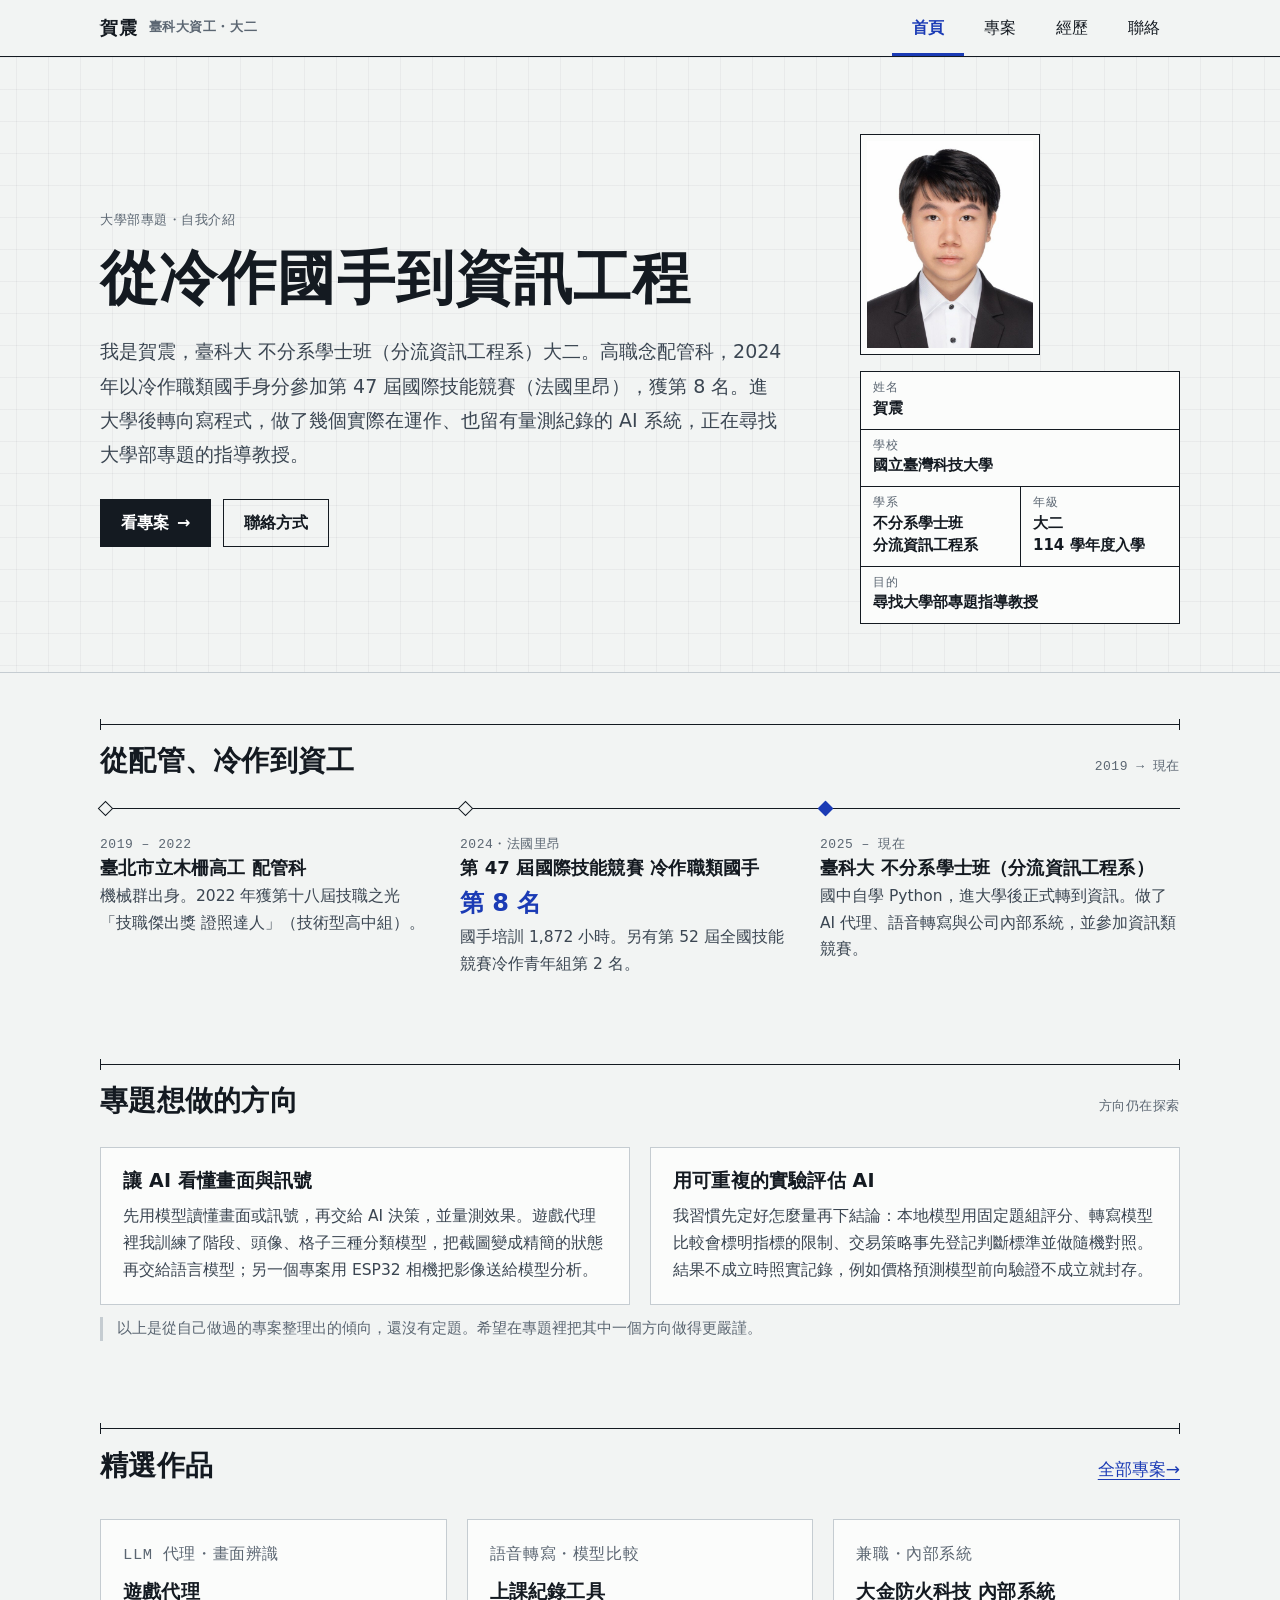
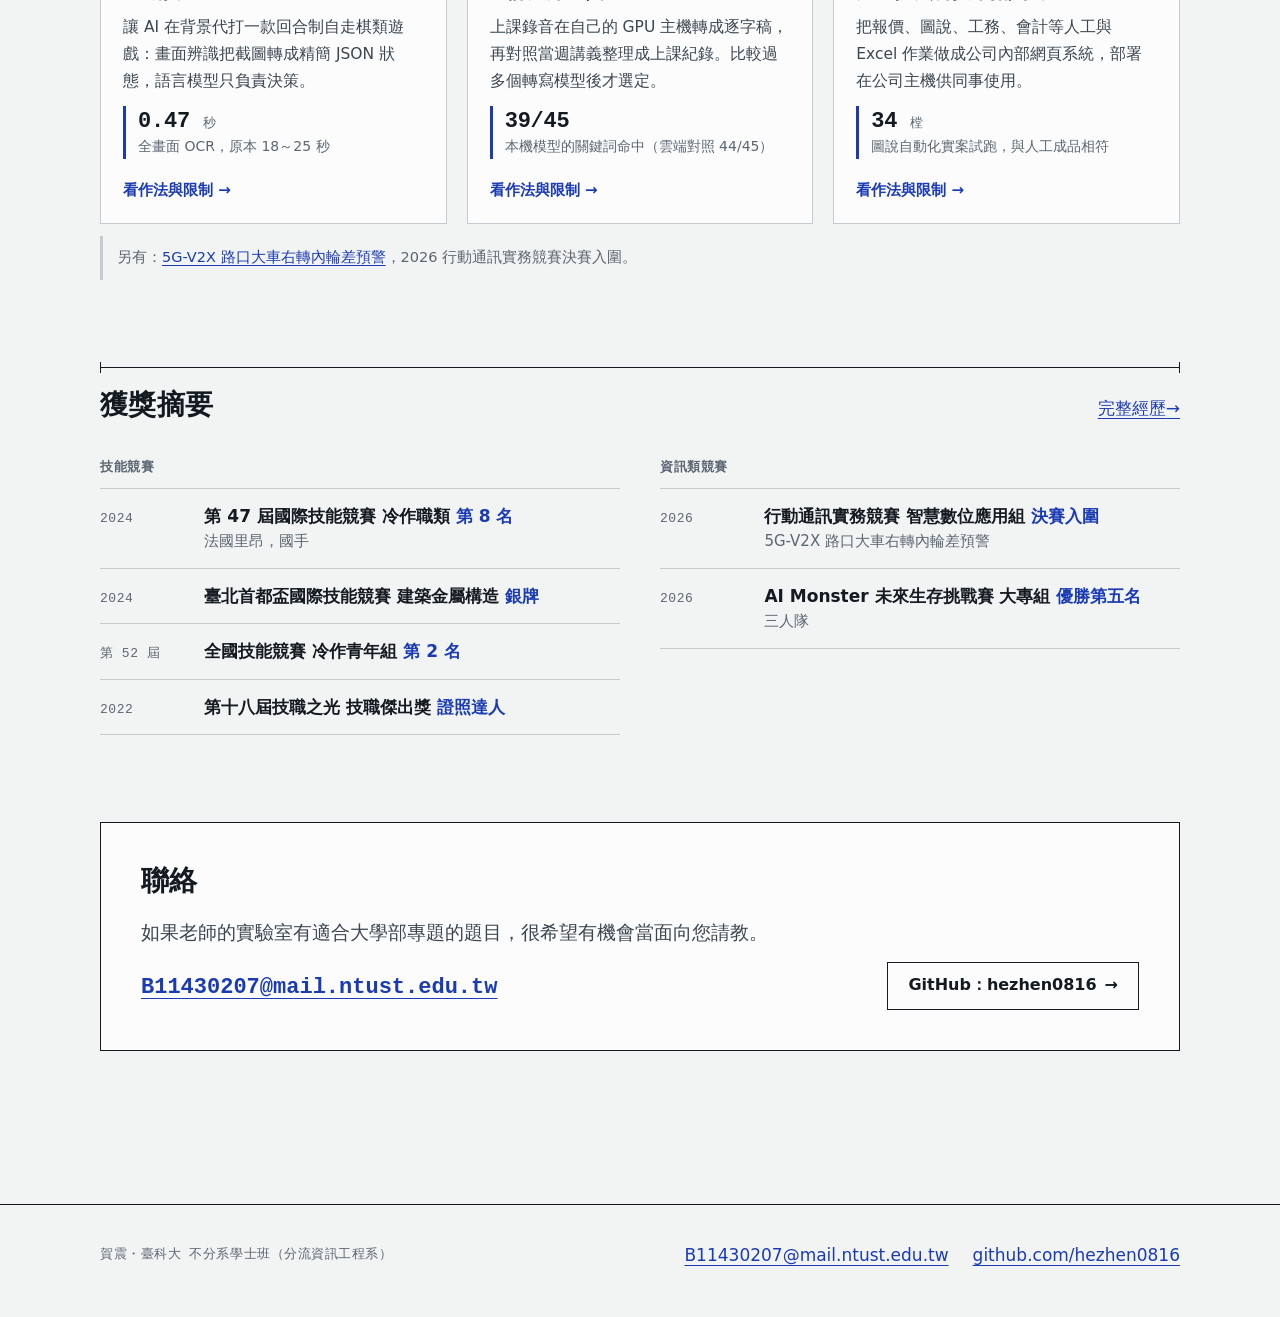
==== index.html @ 113f3aa9 "Publish personal introduction site" ====
<!doctype html>
<html lang="zh-Hant-TW">
<head>
<meta charset="utf-8">
<meta name="viewport" content="width=device-width, initial-scale=1">
<title>賀震｜臺科大資工大二・尋找大學部專題指導教授</title>
<meta name="description" content="賀震，臺科大不分系學士班大二（分流資訊工程系）。第 47 屆國際技能競賽冷作職類國手、第 8 名，現在做 AI 代理與可重複的評估實驗。">
<link rel="stylesheet" href="assets/css/base.css">
<link rel="stylesheet" href="assets/css/layout.css">
<link rel="stylesheet" href="assets/css/components.css">
</head>
<body>
<a class="skip" href="#main">跳到主要內容</a>
<header class="site-head">
  <div class="wrap">
    <a class="brand" href="index.html">賀震 <span class="note">臺科大資工・大二</span></a>
    <nav class="site-nav" aria-label="主要導覽">
      <ul>
        <li><a href="index.html" aria-current="page">首頁</a></li>
        <li><a href="projects.html">專案</a></li>
        <li><a href="experience.html">經歷</a></li>
        <li><a href="index.html#contact">聯絡</a></li>
      </ul>
    </nav>
  </div>
</header>
<main id="main">
<section class="hero" aria-labelledby="hero-title">
  <div class="wrap hero-grid">
    <div>
      <p class="note">大學部專題・自我介紹</p>
      <h1 id="hero-title"><span class="nb">從冷作國手</span><span class="nb">到資訊工程</span></h1>
      <p class="lead">我是賀震，臺科大 不分系學士班（分流資訊工程系）大二。高職念配管科，2024 年以冷作職類國手身分參加第 47 屆國際技能競賽（法國里昂），獲第 8 名。進大學後轉向寫程式，做了幾個實際在運作、也留有量測紀錄的 AI 系統，正在尋找大學部專題的指導教授。</p>
      <p class="hero-actions">
        <a class="btn" href="projects.html">看專案 <span class="arrow" aria-hidden="true">→</span></a>
        <a class="btn ghost" href="#contact">聯絡方式</a>
      </p>
    </div>
    <div class="hero-side">
      <div class="portrait"><img src="assets/img/photo.jpg" width="544" height="700" alt="賀震的大頭照，穿深色西裝與白襯衫"></div>
      <dl class="title-block">
        <div class="wide"><dt>姓名</dt><dd>賀震</dd></div>
        <div class="wide"><dt>學校</dt><dd>國立臺灣科技大學</dd></div>
        <div class="half"><dt>學系</dt><dd>不分系學士班<br><span class="sep">・</span>分流資訊工程系</dd></div>
        <div class="half"><dt>年級</dt><dd>大二<br><span class="sep">・</span>114 學年度入學</dd></div>
        <div class="wide"><dt>目的</dt><dd>尋找大學部專題指導教授</dd></div>
      </dl>
    </div>
  </div>
</section>

<section class="section" aria-labelledby="path-title">
  <div class="wrap">
    <div class="sec-head"><h2 id="path-title">從配管、冷作到資工</h2><p class="note">2019 → 現在</p></div>
    <ol class="path">
      <li>
        <span class="note when">2019 – 2022</span>
        <h3>臺北市立木柵高工 配管科</h3>
        <p>機械群出身。2022 年獲第十八屆技職之光「技職傑出獎 證照達人」（技術型高中組）。</p>
      </li>
      <li>
        <span class="note when">2024・法國里昂</span>
        <h3>第 47 屆國際技能競賽 冷作職類國手</h3>
        <p><span class="big">第 8 名</span><br>國手培訓 1,872 小時。另有第 52 屆全國技能競賽冷作青年組第 2 名。</p>
      </li>
      <li class="now">
        <span class="note when">2025 – 現在</span>
        <h3>臺科大 不分系學士班（分流資訊工程系）</h3>
        <p>國中自學 Python，進大學後正式轉到資訊。做了 AI 代理、語音轉寫與公司內部系統，並參加資訊類競賽。</p>
      </li>
    </ol>
  </div>
</section>

<section class="section" aria-labelledby="dir-title">
  <div class="wrap">
    <div class="sec-head"><h2 id="dir-title">專題想做的方向</h2><p class="note">方向仍在探索</p></div>
    <div class="grid two">
      <article class="card plain">
        <h3>讓 AI 看懂畫面與訊號</h3>
        <p>先用模型讀懂畫面或訊號，再交給 AI 決策，並量測效果。遊戲代理裡我訓練了階段、頭像、格子三種分類模型，把截圖變成精簡的狀態再交給語言模型；另一個專案用 ESP32 相機把影像送給模型分析。</p>
      </article>
      <article class="card plain">
        <h3>用可重複的實驗評估 AI</h3>
        <p>我習慣先定好怎麼量再下結論：本地模型用固定題組評分、轉寫模型比較會標明指標的限制、交易策略事先登記判斷標準並做隨機對照。結果不成立時照實記錄，例如價格預測模型前向驗證不成立就封存。</p>
      </article>
    </div>
    <p class="flow-note">以上是從自己做過的專案整理出的傾向，還沒有定題。希望在專題裡把其中一個方向做得更嚴謹。</p>
  </div>
</section>

<section class="section" aria-labelledby="work-title">
  <div class="wrap">
    <div class="sec-head"><h2 id="work-title">精選作品</h2><a href="projects.html">全部專案 <span class="arrow" aria-hidden="true">→</span></a></div>
    <div class="grid three">
      <article class="card">
        <p class="note kind">LLM 代理・畫面辨識</p>
        <h3><a href="projects/game-agent.html">遊戲代理</a></h3>
        <p>讓 AI 在背景代打一款回合制自走棋類遊戲：畫面辨識把截圖轉成精簡 JSON 狀態，語言模型只負責決策。</p>
        <div class="measure"><p class="val">0.47 <small>秒</small></p><p class="cap">全畫面 OCR，原本 18～25 秒</p></div>
        <p class="more">看作法與限制 <span class="arrow" aria-hidden="true">→</span></p>
      </article>
      <article class="card">
        <p class="note kind">語音轉寫・模型比較</p>
        <h3><a href="projects/lecture-tool.html">上課紀錄工具</a></h3>
        <p>上課錄音在自己的 GPU 主機轉成逐字稿，再對照當週講義整理成上課紀錄。比較過多個轉寫模型後才選定。</p>
        <div class="measure"><p class="val">39/45</p><p class="cap">本機模型的關鍵詞命中（雲端對照 44/45）</p></div>
        <p class="more">看作法與限制 <span class="arrow" aria-hidden="true">→</span></p>
      </article>
      <article class="card">
        <p class="note kind">兼職・內部系統</p>
        <h3><a href="projects/internal-systems.html">大金防火科技 內部系統</a></h3>
        <p>把報價、圖說、工務、會計等人工與 Excel 作業做成公司內部網頁系統，部署在公司主機供同事使用。</p>
        <div class="measure"><p class="val">34 <small>樘</small></p><p class="cap">圖說自動化實案試跑，與人工成品相符</p></div>
        <p class="more">看作法與限制 <span class="arrow" aria-hidden="true">→</span></p>
      </article>
    </div>
    <p class="flow-note">另有：<a href="projects.html#v2x">5G-V2X 路口大車右轉內輪差預警</a>，2026 行動通訊實務競賽決賽入圍。</p>
  </div>
</section>

<section class="section" aria-labelledby="award-title">
  <div class="wrap">
    <div class="sec-head"><h2 id="award-title">獲獎摘要</h2><a href="experience.html">完整經歷 <span class="arrow" aria-hidden="true">→</span></a></div>
    <div class="split even">
      <div>
        <h3 class="note" style="margin-bottom:10px">技能競賽</h3>
        <ul class="rows">
          <li><span class="note when">2024</span><span class="what">第 47 屆國際技能競賽 冷作職類 <span class="res">第 8 名</span><span class="sub">法國里昂，國手</span></span></li>
          <li><span class="note when">2024</span><span class="what">臺北首都盃國際技能競賽 建築金屬構造 <span class="res">銀牌</span></span></li>
          <li><span class="note when">第 52 屆</span><span class="what">全國技能競賽 冷作青年組 <span class="res">第 2 名</span></span></li>
          <li><span class="note when">2022</span><span class="what">第十八屆技職之光 技職傑出獎 <span class="res">證照達人</span></span></li>
        </ul>
      </div>
      <div>
        <h3 class="note" style="margin-bottom:10px">資訊類競賽</h3>
        <ul class="rows">
          <li><span class="note when">2026</span><span class="what">行動通訊實務競賽 智慧數位應用組 <span class="res">決賽入圍</span><span class="sub">5G-V2X 路口大車右轉內輪差預警</span></span></li>
          <li><span class="note when">2026</span><span class="what">AI Monster 未來生存挑戰賽 大專組 <span class="res">優勝第五名</span><span class="sub">三人隊</span></span></li>
        </ul>
      </div>
    </div>
  </div>
</section>

<section class="section" id="contact" aria-labelledby="contact-title">
  <div class="wrap">
    <div class="contact">
      <div class="stack">
        <h2 id="contact-title">聯絡</h2>
        <p class="lead">如果老師的實驗室有適合大學部專題的題目，很希望有機會當面向您請教。</p>
        <p><a class="mail" href="mailto:B11430207@mail.ntust.edu.tw">B11430207@mail.ntust.edu.tw</a></p>
      </div>
      <p><a class="btn ghost" href="https://github.com/hezhen0816" rel="noopener">GitHub：hezhen0816 <span class="arrow" aria-hidden="true">→</span></a></p>
    </div>
  </div>
</section>
</main>
<footer class="site-foot">
  <div class="wrap">
    <p class="note">賀震・臺科大 不分系學士班（分流資訊工程系）</p>
    <p class="foot-links">
      <a href="mailto:B11430207@mail.ntust.edu.tw">B11430207@mail.ntust.edu.tw</a>
      <a href="https://github.com/hezhen0816" rel="noopener">github.com/hezhen0816</a>
    </p>
  </div>
</footer>
</body>
</html>
---- assets/css/base.css ----
/* base.css — design tokens, reset, typography, links, focus */
:root {
  color-scheme: light;
  --paper: #f2f4f3;        /* drafting vellum */
  --sheet: #fbfcfb;        /* raised surface */
  --ink: #141a21;
  --ink-2: #3b4652;
  --muted: #5b6672;
  --line: #c5ccd1;
  --line-strong: #141a21;
  --blue: #1b3bb5;         /* layout-fluid blue, the single accent */
  --blue-soft: #e2e7f7;
  --scribe: #9a4208;       /* caveats and limits only */
  --scribe-soft: #f6e9dc;

  --sans: "PingFang TC", "Noto Sans TC", "Microsoft JhengHei", "Heiti TC", system-ui, sans-serif;
  --mono: ui-monospace, "SF Mono", "Cascadia Mono", Menlo, Consolas, "PingFang TC", "Microsoft JhengHei", monospace;

  --wrap: 1080px;
  --gutter: clamp(18px, 4vw, 40px);
  --step: clamp(56px, 8vw, 104px);
}

*, *::before, *::after { box-sizing: border-box; }
html { -webkit-text-size-adjust: 100%; text-size-adjust: 100%; scroll-behavior: smooth; }
body {
  margin: 0;
  background: var(--paper);
  color: var(--ink);
  font-family: var(--sans);
  font-size: 1.0625rem;
  line-height: 1.8;
  overflow-wrap: anywhere;
  -webkit-font-smoothing: antialiased;
}
img, svg { max-width: 100%; height: auto; display: block; }
h1, h2, h3, h4, p, ul, ol, dl, dd, figure { margin: 0; }
ul, ol { padding: 0; list-style: none; }

h1, h2, h3 { line-height: 1.3; font-weight: 600; letter-spacing: 0.01em; text-wrap: balance; }
h1 { font-size: clamp(2rem, 5.4vw, 3.5rem); line-height: 1.22; letter-spacing: 0; }
h2 { font-size: clamp(1.4rem, 2.6vw, 1.75rem); }
h3 { font-size: 1.1875rem; }
p { text-wrap: pretty; }
.nb { display: inline-block; }            /* keep a phrase on one line */
strong { font-weight: 600; }

a { color: var(--blue); text-underline-offset: 0.22em; text-decoration-thickness: 1px; }
a:hover { text-decoration-thickness: 2px; }
:focus-visible { outline: 3px solid var(--blue); outline-offset: 3px; border-radius: 1px; }

/* small annotation text, like lettering on a drawing */
.note {
  font-family: var(--mono);
  font-size: 0.8125rem;
  line-height: 1.5;
  letter-spacing: 0.04em;
  color: var(--muted);
}
.num { font-family: var(--mono); font-variant-numeric: tabular-nums; letter-spacing: 0; }
.lead { font-size: clamp(1.0625rem, 1.6vw, 1.1875rem); color: var(--ink-2); max-width: 36em; }
.muted { color: var(--muted); }

.skip {
  position: absolute; left: 12px; top: -80px; z-index: 10;
  background: var(--ink); color: #fff; padding: 12px 16px; text-decoration: none;
}
.skip:focus { top: 12px; }

.visually-hidden {
  position: absolute; width: 1px; height: 1px; overflow: hidden;
  clip-path: inset(50%); white-space: nowrap;
}

@media (prefers-reduced-motion: reduce) {
  html { scroll-behavior: auto; }
  *, *::before, *::after { animation: none !important; transition: none !important; }
}
---- assets/css/layout.css ----
/* layout.css — page frame: header, main sections, grids, footer */
.wrap { width: 100%; max-width: calc(var(--wrap) + var(--gutter) * 2); margin-inline: auto; padding-inline: var(--gutter); }

/* header */
.site-head { border-bottom: 1px solid var(--line-strong); background: var(--paper); }
.site-head .wrap { display: flex; align-items: stretch; justify-content: space-between; gap: 8px; }
.brand {
  display: flex; align-items: center; gap: 10px; min-height: 56px;
  color: var(--ink); text-decoration: none; font-weight: 600; font-size: 1.125rem; letter-spacing: 0.08em;
}
.brand .note { display: none; }
.site-nav ul { display: flex; height: 100%; }
.site-nav a {
  display: flex; align-items: center; min-height: 56px; min-width: 44px; padding: 0 14px;
  color: var(--ink); text-decoration: none; font-size: 1rem;
  border-bottom: 3px solid transparent; border-top: 3px solid transparent;
}
.site-nav a:hover { color: var(--blue); }
.site-nav a[aria-current="page"] { border-bottom-color: var(--blue); color: var(--blue); font-weight: 600; }
@media (min-width: 640px) {
  .brand .note { display: inline; }
  .site-nav a { padding: 0 20px; }
}

/* sections */
.section { padding-block: calc(var(--step) * 0.5); }
.section + .section { padding-top: calc(var(--step) * 0.35); }
.page-head { padding-block: clamp(40px, 6vw, 72px) clamp(24px, 4vw, 40px); }
.page-head h1 { font-size: clamp(1.9rem, 4.6vw, 2.9rem); }
.page-head .lead { margin-top: 16px; }
.crumb { display: inline-flex; align-items: center; min-height: 44px; margin-bottom: 6px; text-decoration: none; }
.crumb:hover { text-decoration: underline; }

/* section heading: a dimension line with end ticks */
.sec-head { display: flex; align-items: baseline; justify-content: space-between; gap: 16px; flex-wrap: wrap; position: relative; padding-top: 18px; margin-bottom: 28px; border-top: 1px solid var(--line-strong); }
.sec-head::before, .sec-head::after { content: ""; position: absolute; top: -6px; width: 1px; height: 11px; background: var(--line-strong); }
.sec-head::before { left: 0; }
.sec-head::after { right: 0; }

/* grids */
.grid { display: grid; gap: 20px; }
@media (min-width: 720px) {
  .grid.two { grid-template-columns: repeat(2, minmax(0, 1fr)); }
  .grid.three { grid-template-columns: repeat(3, minmax(0, 1fr)); }
  .split { display: grid; grid-template-columns: minmax(0, 5fr) minmax(0, 7fr); gap: 40px; align-items: start; }
  .split.even { grid-template-columns: repeat(2, minmax(0, 1fr)); }
}
.split > * + * { margin-top: 24px; }
@media (min-width: 720px) { .split > * + * { margin-top: 0; } }
.stack > * + * { margin-top: 16px; }
.stack-lg > * + * { margin-top: 32px; }

/* hero */
.hero { padding-block: clamp(36px, 6vw, 80px) clamp(28px, 4vw, 48px);
  background-image:
    linear-gradient(to right, rgba(20,26,33,.045) 1px, transparent 1px),
    linear-gradient(to bottom, rgba(20,26,33,.045) 1px, transparent 1px);
  background-size: 32px 32px; background-position: center top;
  border-bottom: 1px solid var(--line);
}
.hero-grid { display: grid; gap: 28px; }
.hero h1 { margin-block: 14px 20px; }
.hero-actions { display: flex; flex-wrap: wrap; gap: 12px; margin-top: 28px; }
.hero-side { display: grid; gap: 16px; grid-template-columns: 104px minmax(0, 1fr); align-items: start; }
@media (min-width: 900px) {
  .hero-grid { grid-template-columns: minmax(0, 1fr) 320px; gap: 56px; align-items: center; }
  .hero-side { grid-template-columns: 1fr; align-items: start; }
}

/* footer */
.site-foot { margin-top: var(--step); border-top: 1px solid var(--line-strong); padding-block: 28px 40px; }
.site-foot .wrap { display: flex; flex-wrap: wrap; gap: 8px 32px; justify-content: space-between; align-items: center; }
.site-foot a { display: inline-flex; align-items: center; min-height: 44px; }
.foot-links { display: flex; flex-wrap: wrap; gap: 0 24px; }
.sec-head > a { display: inline-flex; align-items: center; min-height: 44px; }
.brand { min-width: 44px; }
@media (max-width: 639px) { .site-nav a { padding: 0 9px; } }
.hero h1 { font-size: clamp(2.1rem, 5.6vw, 3.6rem); letter-spacing: 0.02em; }
---- assets/css/components.css ----
/* components.css — reusable pieces: buttons, title block, cards, path, timeline, figures, charts */

/* buttons */
.btn {
  display: inline-flex; align-items: center; gap: 8px; min-height: 48px; padding: 0 20px;
  border: 1px solid var(--ink); background: var(--ink); color: #fff;
  text-decoration: none; font-weight: 600; font-size: 1rem; transition: background-color .15s, color .15s, border-color .15s;
}
.btn:hover { background: var(--blue); border-color: var(--blue); }
.btn.ghost { background: transparent; color: var(--ink); }
.btn.ghost:hover { color: var(--blue); border-color: var(--blue); background: var(--sheet); }
.arrow { display: inline-block; transition: transform .15s; }
a:hover .arrow { transform: translateX(3px); }

/* portrait with drawing-frame corner marks */
.portrait { position: relative; background: var(--sheet); border: 1px solid var(--line-strong); padding: 6px; }
.portrait img { width: 100%; aspect-ratio: 4 / 5; object-fit: cover; object-position: center 15%; }
@media (min-width: 900px) { .portrait { width: 180px; } }

/* title block — the corner table of an engineering drawing */
.title-block { border: 1px solid var(--line-strong); background: var(--sheet); display: grid; grid-template-columns: 1fr 1fr; }
.title-block > div { padding: 8px 12px 9px; border-top: 1px solid var(--line-strong); min-width: 0; }
.title-block > div:nth-child(-n+1), .title-block > div.wide:first-child { border-top: 0; }
.title-block > div.wide { grid-column: 1 / -1; }
.title-block > div.half + div.half { border-left: 1px solid var(--line-strong); }
.title-block dt { font-family: var(--mono); font-size: 0.75rem; letter-spacing: 0.08em; color: var(--muted); line-height: 1.4; }
.title-block dd { font-size: 0.9375rem; line-height: 1.5; font-weight: 600; }
.title-block dd a { font-weight: 500; }

/* path: three stations along a measured line */
.path { display: grid; gap: 0; counter-reset: st; }
.path li { position: relative; padding: 0 0 26px 28px; border-left: 1px solid var(--line-strong); }
.path li:last-child { padding-bottom: 0; }
.path li::before { content: ""; position: absolute; left: -6px; top: 6px; width: 11px; height: 11px; background: var(--paper); border: 1px solid var(--line-strong); transform: rotate(45deg); }
.path li.now::before { background: var(--blue); border-color: var(--blue); }
.path .when { display: block; margin-bottom: 2px; }
.path h3 { font-size: 1.125rem; }
.path p { font-size: 0.9688rem; color: var(--ink-2); margin-top: 4px; line-height: 1.7; }
.path .big { font-size: 1.5rem; font-weight: 600; color: var(--blue); }
@media (min-width: 820px) {
  .path { grid-template-columns: repeat(3, minmax(0, 1fr)); }
  .path li { padding: 26px 28px 0 0; border-left: 0; border-top: 1px solid var(--line-strong); }
  .path li::before { left: 0; top: -6px; }
  .path li:last-child { padding-right: 0; }
}

/* cards */
.card { position: relative; display: flex; flex-direction: column; gap: 10px; background: var(--sheet); border: 1px solid var(--line); padding: 22px 22px 20px; transition: border-color .15s; }
.card:hover, .card:focus-within { border-color: var(--line-strong); }
.card h3 a { color: var(--ink); text-decoration: none; }
.card h3 a::after { content: ""; position: absolute; inset: 0; }   /* whole card is the tap target */
.card h3 a:hover { color: var(--blue); }
.card p { font-size: 0.9688rem; line-height: 1.75; color: var(--ink-2); }
.card .more { margin-top: auto; padding-top: 8px; color: var(--blue); font-weight: 600; font-size: 0.9375rem; }
.card.plain { padding: 20px 22px; }
.card .kind { color: var(--muted); }

/* a measured result, set like a dimension callout */
.measure { border-left: 3px solid var(--blue); padding: 2px 0 2px 12px; }
.measure .val { font-family: var(--mono); font-size: 1.375rem; font-weight: 600; line-height: 1.3; color: var(--ink); letter-spacing: -0.01em; }
.measure .val small { font-size: 0.8125rem; font-weight: 500; color: var(--muted); letter-spacing: 0.02em; }
.measure .cap { font-size: 0.875rem; color: var(--muted); line-height: 1.5; }

/* tags */
.tags { display: flex; flex-wrap: wrap; gap: 6px; }
.tags li { font-family: var(--mono); font-size: 0.78rem; line-height: 1.4; padding: 3px 8px; border: 1px solid var(--line); color: var(--ink-2); background: var(--paper); }
.flag { display: inline-block; font-size: 0.8125rem; font-weight: 600; line-height: 1.4; padding: 2px 8px; background: var(--blue-soft); color: var(--blue); }
.flag.warn { background: var(--scribe-soft); color: var(--scribe); }

/* ruled list (awards, compact rows) */
.rows { border-top: 1px solid var(--line); }
.rows > li { display: grid; grid-template-columns: 5.2em minmax(0, 1fr); gap: 4px 16px; padding: 14px 0; border-bottom: 1px solid var(--line); align-items: baseline; }
.rows .when { padding-top: 2px; }
.rows .what { font-weight: 600; line-height: 1.55; }
.rows .res { color: var(--blue); white-space: nowrap; }
.rows .sub { display: block; font-weight: 400; font-size: 0.9375rem; color: var(--muted); line-height: 1.65; }

/* compact project list */
.plist > li { padding: 18px 0; border-bottom: 1px solid var(--line); }
.plist > li:first-child { border-top: 1px solid var(--line); }
.plist h3 { font-size: 1.0625rem; display: flex; flex-wrap: wrap; align-items: baseline; gap: 4px 12px; }
.plist p { font-size: 0.9688rem; color: var(--ink-2); line-height: 1.75; margin-top: 4px; max-width: 46em; }

/* timeline */
.timeline > li { display: grid; grid-template-columns: 3em minmax(0, 1fr); gap: 0 16px; }
.timeline .when { padding-top: 3px; }
.timeline .body { position: relative; padding: 0 0 26px 24px; border-left: 1px solid var(--line-strong); }
.timeline > li:last-child .body { padding-bottom: 4px; }
.timeline .body::before { content: ""; position: absolute; left: -5px; top: 9px; width: 9px; height: 9px; background: var(--paper); border: 1px solid var(--line-strong); transform: rotate(45deg); }
.timeline .key .body::before { background: var(--blue); border-color: var(--blue); }
.timeline h3 { font-size: 1.0625rem; line-height: 1.55; }
.timeline p { font-size: 0.9688rem; color: var(--ink-2); line-height: 1.75; margin-top: 2px; }

/* figures and empty photo slots */
.fig { background: var(--sheet); border: 1px solid var(--line); padding: 10px; }
.fig img { width: 100%; border: 1px solid var(--line); }
.fig figcaption, .slot + figcaption { margin-top: 8px; font-size: 0.875rem; color: var(--muted); line-height: 1.5; }
.fig.narrow { max-width: 400px; }
.slot {
  display: grid; place-items: center; aspect-ratio: 16 / 9; min-height: 150px;
  border: 1px dashed #8c96a0; color: var(--muted); font-size: 0.9375rem;
  background:
    linear-gradient(to top right, transparent calc(50% - .5px), rgba(20,26,33,.13) calc(50% - .5px), rgba(20,26,33,.13) calc(50% + .5px), transparent calc(50% + .5px)),
    linear-gradient(to bottom right, transparent calc(50% - .5px), rgba(20,26,33,.13) calc(50% - .5px), rgba(20,26,33,.13) calc(50% + .5px), transparent calc(50% + .5px));
}
.slot span { background: var(--paper); padding: 4px 12px; }
.slot.tall { aspect-ratio: 4 / 3; }

/* flow: pipeline steps that stack on phones */
.flow { display: grid; gap: 0; counter-reset: step; }
.flow li { position: relative; counter-increment: step; background: var(--sheet); border: 1px solid var(--line-strong); padding: 12px 14px 12px 46px; font-size: 0.9688rem; line-height: 1.6; }
.flow li + li { margin-top: 22px; }
.flow li + li::after { content: ""; position: absolute; left: 22px; top: -23px; height: 22px; width: 1px; background: var(--line-strong); }
.flow li + li::before { content: ""; position: absolute; left: 18px; top: -9px; width: 9px; height: 9px; border-right: 1px solid var(--line-strong); border-bottom: 1px solid var(--line-strong); transform: rotate(45deg); }
.flow li > .n { position: absolute; left: 14px; top: 13px; font-family: var(--mono); font-size: 0.8125rem; color: var(--blue); font-weight: 600; }
.flow li > .n::before { content: counter(step, decimal-leading-zero); }
.flow strong { display: block; }
.flow span.d { color: var(--muted); font-size: 0.9063rem; }
.flow li.human { border-style: dashed; }
.flow-note { margin-top: 12px; font-size: 0.9063rem; color: var(--muted); padding-left: 14px; border-left: 3px solid var(--line); line-height: 1.65; }

/* bar chart built from a list */
.bars > li { display: grid; grid-template-columns: minmax(0, 9.5em) minmax(0, 1fr) 3.4em; gap: 10px; align-items: center; padding: 7px 0; font-size: 0.9375rem; line-height: 1.4; }
.bars .track { height: 14px; background: #dfe4e6; }
.bars .fill { display: block; height: 100%; width: calc(var(--v) * 100%); background: #7f8b96; }
.bars .pick .fill { background: var(--blue); }
.bars .pick .name { font-weight: 600; }
.bars .ref .fill { background: repeating-linear-gradient(135deg, #7f8b96 0 4px, #aab3bb 4px 8px); }
.bars .v { text-align: right; }
@media (max-width: 480px) { .bars > li { grid-template-columns: minmax(0, 1fr) 3.4em; } .bars .track { grid-column: 1 / -1; grid-row: 2; } }

/* before / after comparison */
.ba { display: grid; gap: 10px; }
.ba > div { display: grid; grid-template-columns: 4.5em minmax(0, 1fr); gap: 12px; align-items: center; font-size: 0.9375rem; }
.ba .track { display: flex; align-items: center; gap: 10px; min-width: 0; }
.ba .fill { height: 18px; background: #7f8b96; width: calc(var(--v) * (100% - 6.5em)); min-width: 3px; flex: none; }
.ba .after .fill { background: var(--blue); }

/* architecture diagrams (inline SVG) */
.diagram { background: var(--sheet); border: 1px solid var(--line); padding: 14px; }
.diagram svg { width: 100%; height: auto; font-family: var(--sans); }
.diagram .d-wide { display: none; }
@media (min-width: 760px) { .diagram .d-wide { display: block; } .diagram .d-tall { display: none; } }
.diagram .d-tall { max-width: 360px; margin-inline: auto; }
.dg-box { fill: #fbfcfb; stroke: #141a21; stroke-width: 1; }
.dg-zone { fill: none; stroke: #8c96a0; stroke-width: 1; stroke-dasharray: 5 4; }
.dg-line { fill: none; stroke: #141a21; stroke-width: 1; }
.dg-back { fill: none; stroke: #1b3bb5; stroke-width: 1.5; }
.dg-t { font-size: 14px; font-weight: 600; fill: #141a21; text-anchor: middle; }
.dg-s { font-size: 11.5px; fill: #5b6672; text-anchor: middle; }
.dg-z { font-size: 11.5px; fill: #5b6672; font-family: var(--mono); letter-spacing: .06em; }
.dg-b { font-size: 12.5px; fill: #1b3bb5; font-weight: 600; text-anchor: middle; }

/* limits box */
.limits { border: 1px solid var(--scribe); background: var(--sheet); padding: 20px 22px; }
.limits h2 { font-size: 1.1875rem; color: var(--scribe); }
.limits ul { margin-top: 10px; }
.limits li, .dots li { position: relative; padding-left: 18px; line-height: 1.75; }
.limits li + li, .dots li + li { margin-top: 6px; }
.limits li::before, .dots li::before { content: ""; position: absolute; left: 2px; top: 0.78em; width: 7px; height: 1px; background: currentColor; }

/* facts table on detail pages */
.facts { display: grid; grid-template-columns: repeat(auto-fit, minmax(200px, 1fr)); gap: 18px 28px; padding: 20px 0; border-block: 1px solid var(--line-strong); }

/* key/value skill table */
.kv > div { display: grid; grid-template-columns: 5.5em minmax(0, 1fr); gap: 12px; padding: 12px 0; border-bottom: 1px solid var(--line); }
.kv > div:first-child { border-top: 1px solid var(--line); }
.kv dt { color: var(--muted); font-size: 0.9375rem; }
.kv dd { line-height: 1.7; }

/* contact */
.contact { border: 1px solid var(--line-strong); background: var(--sheet); padding: clamp(22px, 4vw, 40px); display: grid; gap: 20px; }
.contact .mail { font-family: var(--mono); font-size: clamp(0.95rem, 3.6vw, 1.375rem); font-weight: 600; display: inline-flex; align-items: center; min-height: 44px; }
@media (min-width: 820px) { .contact { grid-template-columns: minmax(0, 1fr) auto; align-items: end; } }

.pager { display: flex; flex-wrap: wrap; justify-content: space-between; gap: 12px; margin-top: 48px; padding-top: 20px; border-top: 1px solid var(--line); }
.pager a { display: inline-flex; align-items: center; min-height: 44px; font-weight: 600; text-decoration: none; }
.pager a:hover { text-decoration: underline; }

/* wide card: text beside figure */
.card.wide { display: grid; gap: 20px; }
@media (min-width: 720px) { .card.wide { grid-template-columns: minmax(0, 3fr) minmax(0, 2fr); gap: 32px; align-items: center; } }

/* paired photo slots */
.slots { display: grid; grid-template-columns: repeat(2, minmax(0, 1fr)); gap: 14px; }
.slots .slot { aspect-ratio: 4 / 3; min-height: 0; }

/* title block collapses to single column beside the portrait on small screens */
@media (max-width: 899px) {
  .title-block > div.half { grid-column: 1 / -1; }
  .title-block > div.half + div.half { border-left: 0; }
  .title-block dd br { display: none; }
  .title-block dd { font-size: 0.875rem; }
  .title-block > div { padding: 6px 10px 7px; }
}
.title-block .sep { display: none; }
@media (max-width: 899px) { .title-block .sep { display: inline; } }
.timeline h3, .path h3, .plist h3 { text-wrap: wrap; }

/* phone screenshots, shown whole */
.phones { display: grid; grid-template-columns: repeat(2, minmax(0, 1fr)); gap: 12px; max-width: 440px; }
.phones figure { background: var(--sheet); border: 1px solid var(--line); padding: 8px; }
.phones img { width: 100%; border: 1px solid var(--line); }
.phones figcaption { margin-top: 8px; font-size: 0.8438rem; color: var(--muted); line-height: 1.5; }
.phones.one { grid-template-columns: minmax(0, 1fr); max-width: 260px; }
.phones { align-items: start; }

/* HTML diagram header/footer boxes */
.dg-head { border: 1px solid var(--line-strong); padding: 10px 14px; font-weight: 600; text-align: center; margin-bottom: 10px; line-height: 1.5; }
.dg-foot { border: 1px dashed #8c96a0; padding: 8px 14px; text-align: center; color: var(--muted); font-size: 0.9375rem; margin-top: 10px; }
.diagram .bars > li { grid-template-columns: 5em minmax(0, 1fr) 3em; }
@media (max-width: 480px) { .diagram .bars > li { grid-template-columns: 5em minmax(0, 1fr) 3em; } .diagram .bars .track { grid-column: auto; grid-row: auto; } }
.disclosure { margin-top: 12px; font-size: 1rem; padding-left: 14px; border-left: 3px solid var(--blue); }

/* inline text links get a 44px hit area */
.sub a, .flow-note a { display: inline-flex; align-items: center; min-height: 44px; min-width: 44px; }
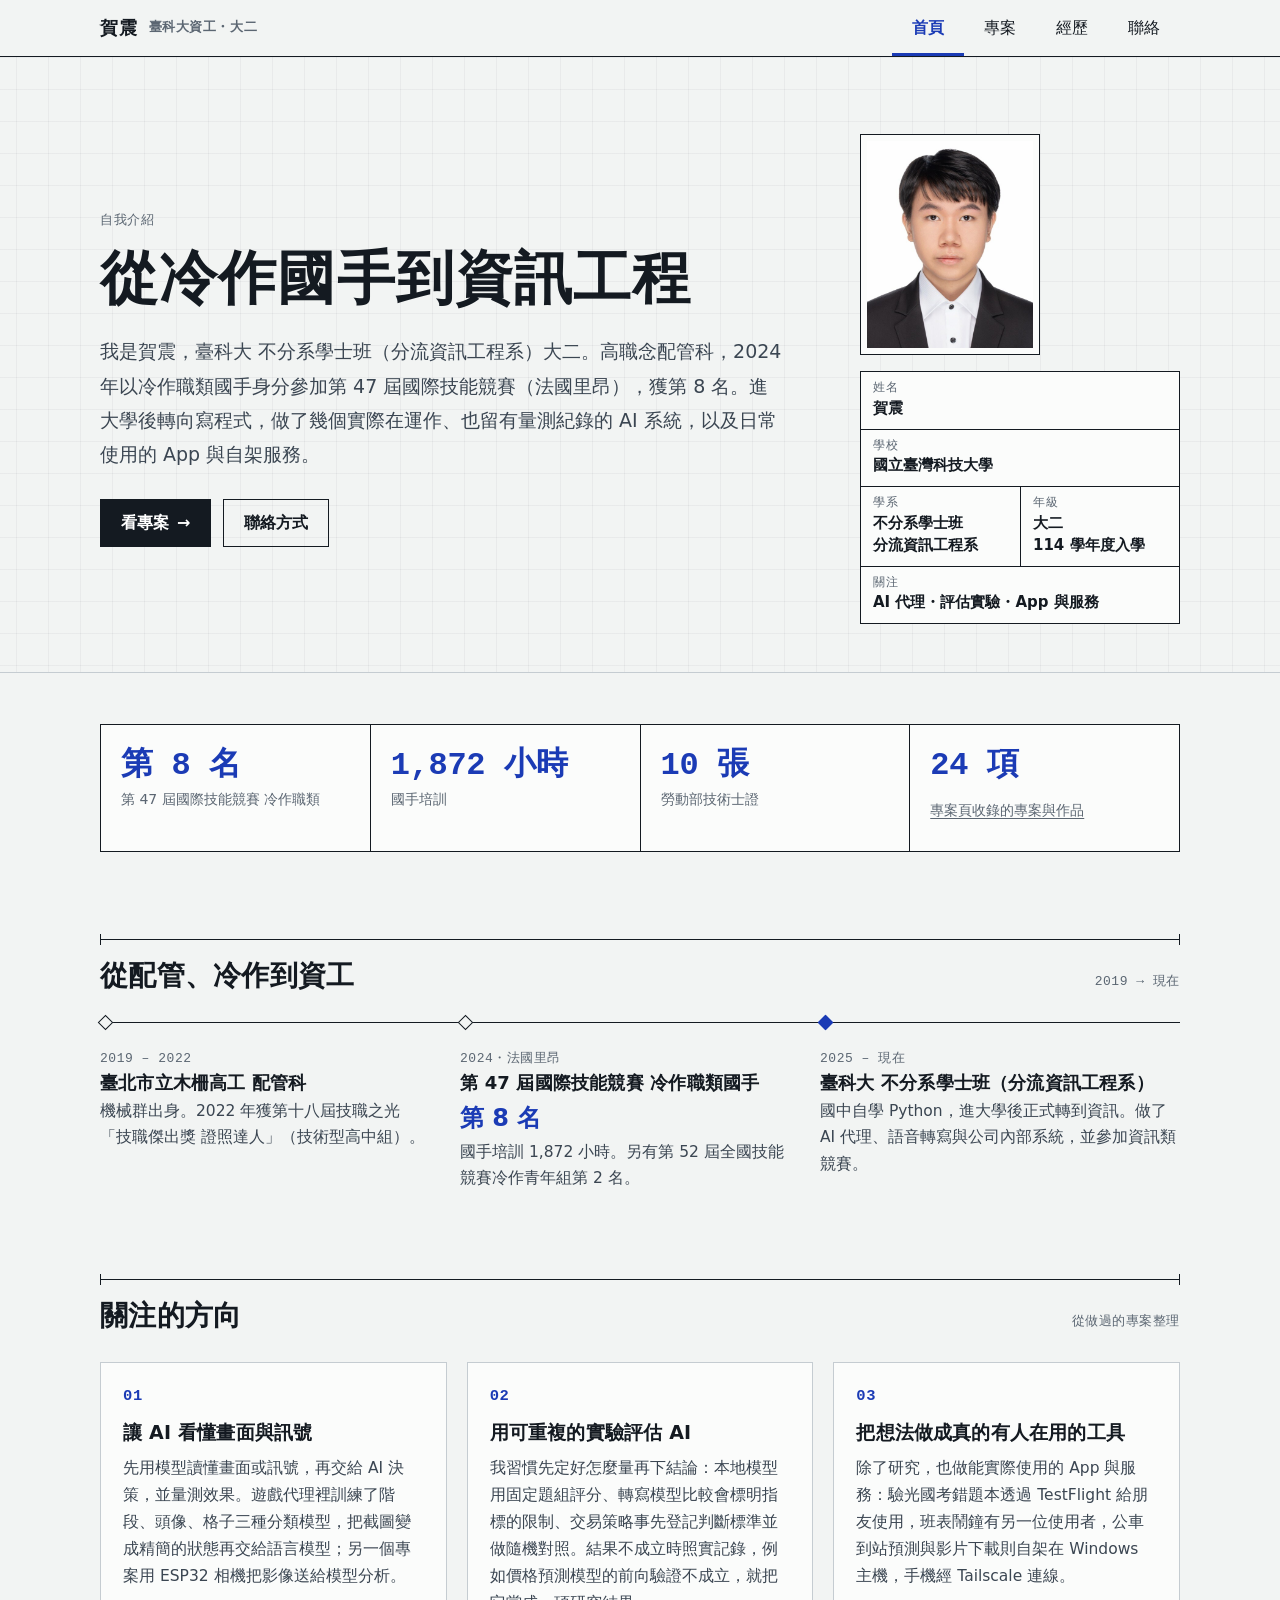
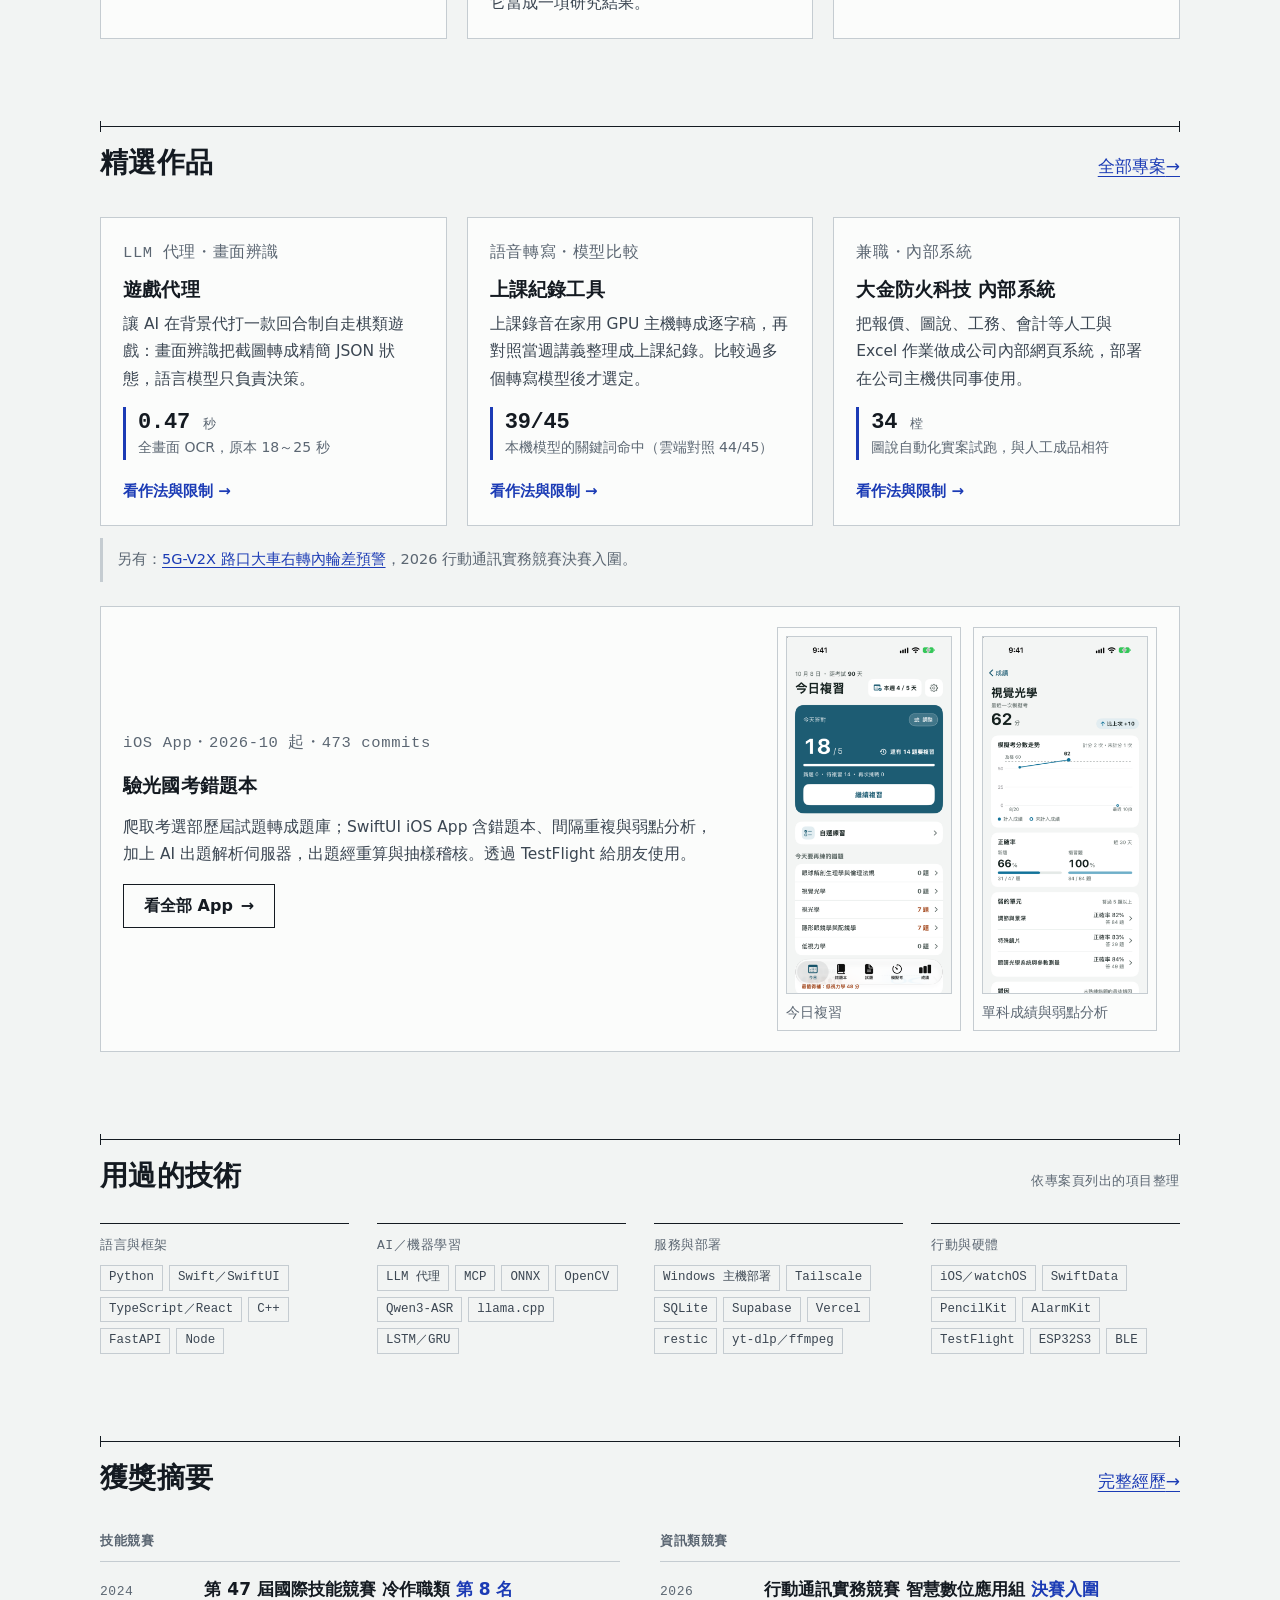
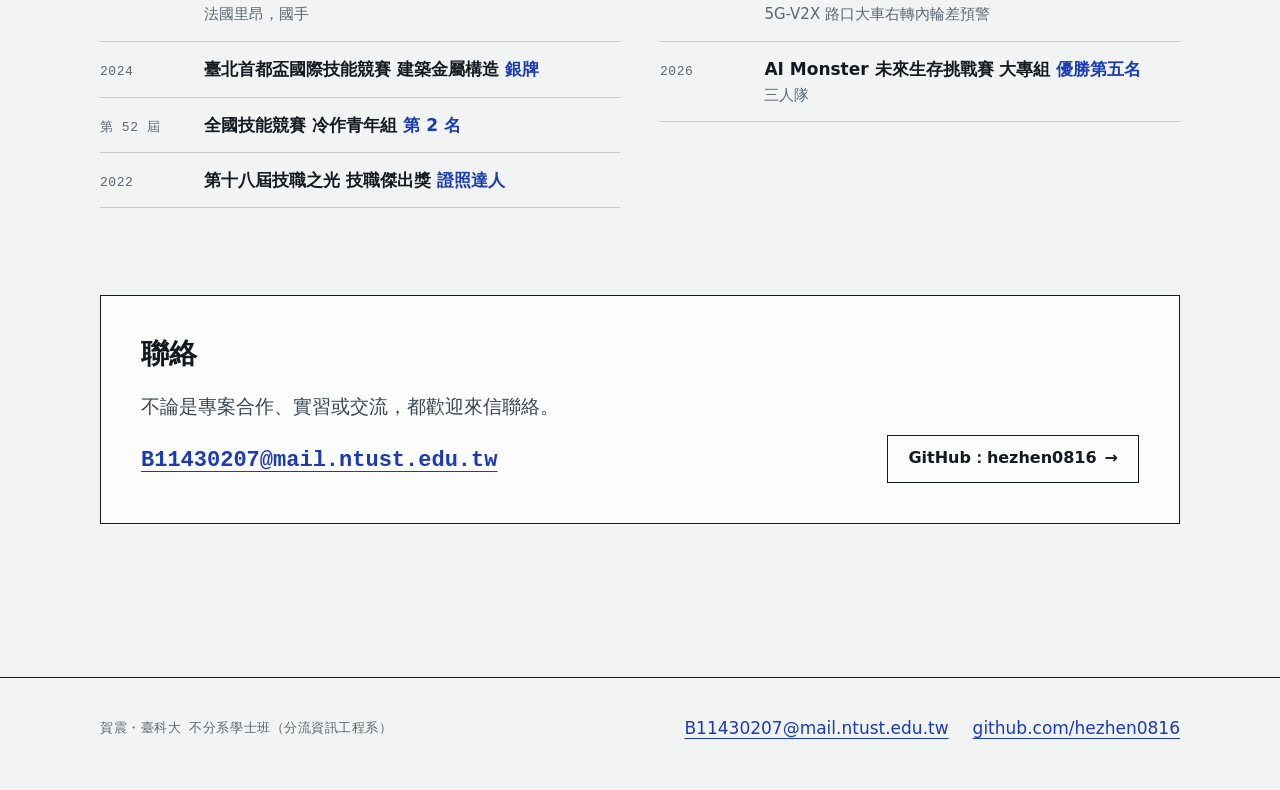
==== commit bad6bf17: "Generalize portfolio, list all projects with category filter Co-Authored-By: Claude Opus 5.5 <norepl" ====
--- a/index.html
+++ b/index.html
@@ -3,11 +3,13 @@
 <head>
 <meta charset="utf-8">
 <meta name="viewport" content="width=device-width, initial-scale=1">
-<title>賀震｜臺科大資工大二・尋找大學部專題指導教授</title>
-<meta name="description" content="賀震，臺科大不分系學士班大二（分流資訊工程系）。第 47 屆國際技能競賽冷作職類國手、第 8 名，現在做 AI 代理與可重複的評估實驗。">
+<title>賀震｜臺科大資工大二・作品集</title>
+<meta name="description" content="賀震，臺科大不分系學士班大二（分流資訊工程系）。第 47 屆國際技能競賽冷作職類國手、第 8 名，做過 AI 代理、可重複的評估實驗，以及 iOS／Mac App 與自架服務。">
 <link rel="stylesheet" href="assets/css/base.css">
 <link rel="stylesheet" href="assets/css/layout.css">
 <link rel="stylesheet" href="assets/css/components.css">
+<link rel="stylesheet" href="assets/css/sections.css">
+<script src="assets/js/motion.js"></script>
 </head>
 <body>
 <a class="skip" href="#main">跳到主要內容</a>
@@ -28,9 +30,9 @@
 <section class="hero" aria-labelledby="hero-title">
   <div class="wrap hero-grid">
     <div>
-      <p class="note">大學部專題・自我介紹</p>
+      <p class="note">自我介紹</p>
       <h1 id="hero-title"><span class="nb">從冷作國手</span><span class="nb">到資訊工程</span></h1>
-      <p class="lead">我是賀震，臺科大 不分系學士班（分流資訊工程系）大二。高職念配管科，2024 年以冷作職類國手身分參加第 47 屆國際技能競賽（法國里昂），獲第 8 名。進大學後轉向寫程式，做了幾個實際在運作、也留有量測紀錄的 AI 系統，正在尋找大學部專題的指導教授。</p>
+      <p class="lead">我是賀震，臺科大 不分系學士班（分流資訊工程系）大二。高職念配管科，2024 年以冷作職類國手身分參加第 47 屆國際技能競賽（法國里昂），獲第 8 名。進大學後轉向寫程式，做了幾個實際在運作、也留有量測紀錄的 AI 系統，以及日常使用的 App 與自架服務。</p>
       <p class="hero-actions">
         <a class="btn" href="projects.html">看專案 <span class="arrow" aria-hidden="true">→</span></a>
         <a class="btn ghost" href="#contact">聯絡方式</a>
@@ -43,9 +45,20 @@
         <div class="wide"><dt>學校</dt><dd>國立臺灣科技大學</dd></div>
         <div class="half"><dt>學系</dt><dd>不分系學士班<br><span class="sep">・</span>分流資訊工程系</dd></div>
         <div class="half"><dt>年級</dt><dd>大二<br><span class="sep">・</span>114 學年度入學</dd></div>
-        <div class="wide"><dt>目的</dt><dd>尋找大學部專題指導教授</dd></div>
+        <div class="wide"><dt>關注</dt><dd>AI 代理・評估實驗・App 與服務</dd></div>
       </dl>
     </div>
+  </div>
+</section>
+
+<section class="section" aria-label="關鍵數字">
+  <div class="wrap">
+    <ul class="stats">
+      <li><span class="n">第 8 名</span><span class="l">第 47 屆國際技能競賽 冷作職類</span></li>
+      <li><span class="n">1,872 小時</span><span class="l">國手培訓</span></li>
+      <li><span class="n">10 張</span><span class="l">勞動部技術士證</span></li>
+      <li><span class="n">24 項</span><span class="l"><a href="projects.html">專案頁收錄的專案與作品</a></span></li>
+    </ul>
   </div>
 </section>
 
@@ -74,18 +87,24 @@
 
 <section class="section" aria-labelledby="dir-title">
   <div class="wrap">
-    <div class="sec-head"><h2 id="dir-title">專題想做的方向</h2><p class="note">方向仍在探索</p></div>
-    <div class="grid two">
+    <div class="sec-head"><h2 id="dir-title">關注的方向</h2><p class="note">從做過的專案整理</p></div>
+    <div class="grid three">
       <article class="card plain">
+        <p class="note idx">01</p>
         <h3>讓 AI 看懂畫面與訊號</h3>
-        <p>先用模型讀懂畫面或訊號，再交給 AI 決策，並量測效果。遊戲代理裡我訓練了階段、頭像、格子三種分類模型，把截圖變成精簡的狀態再交給語言模型；另一個專案用 ESP32 相機把影像送給模型分析。</p>
+        <p>先用模型讀懂畫面或訊號，再交給 AI 決策，並量測效果。遊戲代理裡訓練了階段、頭像、格子三種分類模型，把截圖變成精簡的狀態再交給語言模型；另一個專案用 ESP32 相機把影像送給模型分析。</p>
       </article>
       <article class="card plain">
+        <p class="note idx">02</p>
         <h3>用可重複的實驗評估 AI</h3>
-        <p>我習慣先定好怎麼量再下結論：本地模型用固定題組評分、轉寫模型比較會標明指標的限制、交易策略事先登記判斷標準並做隨機對照。結果不成立時照實記錄，例如價格預測模型前向驗證不成立就封存。</p>
-      </article>
-    </div>
-    <p class="flow-note">以上是從自己做過的專案整理出的傾向，還沒有定題。希望在專題裡把其中一個方向做得更嚴謹。</p>
+        <p>我習慣先定好怎麼量再下結論：本地模型用固定題組評分、轉寫模型比較會標明指標的限制、交易策略事先登記判斷標準並做隨機對照。結果不成立時照實記錄，例如價格預測模型的前向驗證不成立，就把它當成一項研究結果。</p>
+      </article>
+      <article class="card plain">
+        <p class="note idx">03</p>
+        <h3>把想法做成真的有人在用的工具</h3>
+        <p>除了研究，也做能實際使用的 App 與服務：驗光國考錯題本透過 TestFlight 給朋友使用，班表鬧鐘有另一位使用者，公車到站預測與影片下載則自架在 Windows 主機，手機經 Tailscale 連線。</p>
+      </article>
+    </div>
   </div>
 </section>
 
@@ -103,7 +122,7 @@
       <article class="card">
         <p class="note kind">語音轉寫・模型比較</p>
         <h3><a href="projects/lecture-tool.html">上課紀錄工具</a></h3>
-        <p>上課錄音在自己的 GPU 主機轉成逐字稿，再對照當週講義整理成上課紀錄。比較過多個轉寫模型後才選定。</p>
+        <p>上課錄音在家用 GPU 主機轉成逐字稿，再對照當週講義整理成上課紀錄。比較過多個轉寫模型後才選定。</p>
         <div class="measure"><p class="val">39/45</p><p class="cap">本機模型的關鍵詞命中（雲端對照 44/45）</p></div>
         <p class="more">看作法與限制 <span class="arrow" aria-hidden="true">→</span></p>
       </article>
@@ -116,6 +135,30 @@
       </article>
     </div>
     <p class="flow-note">另有：<a href="projects.html#v2x">5G-V2X 路口大車右轉內輪差預警</a>，2026 行動通訊實務競賽決賽入圍。</p>
+    <article class="card plain wide showcase">
+      <div class="stack">
+        <p class="note kind">iOS App・2026-10 起・473 commits</p>
+        <h3>驗光國考錯題本</h3>
+        <p>爬取考選部歷屆試題轉成題庫；SwiftUI iOS App 含錯題本、間隔重複與弱點分析，加上 AI 出題解析伺服器，出題經重算與抽樣稽核。透過 TestFlight 給朋友使用。</p>
+        <p><a class="btn ghost" href="projects.html#cat-app">看全部 App <span class="arrow" aria-hidden="true">→</span></a></p>
+      </div>
+      <div class="phones">
+        <figure><img src="assets/img/optometry-today.png" width="600" height="1304" alt="驗光國考錯題本的今日複習畫面：今天答對題數、待複習題數與各科要再練的錯題數" loading="lazy"><figcaption>今日複習</figcaption></figure>
+        <figure><img src="assets/img/optometry-subject.png" width="600" height="1304" alt="驗光國考錯題本的單科成績畫面：模擬考分數走勢、新題與複習題正確率、較弱的單元" loading="lazy"><figcaption>單科成績與弱點分析</figcaption></figure>
+      </div>
+    </article>
+  </div>
+</section>
+
+<section class="section" aria-labelledby="tech-title">
+  <div class="wrap">
+    <div class="sec-head"><h2 id="tech-title">用過的技術</h2><p class="note">依專案頁列出的項目整理</p></div>
+    <div class="tech">
+      <div><h3 class="note">語言與框架</h3><ul class="tags"><li>Python</li><li>Swift／SwiftUI</li><li>TypeScript／React</li><li>C++</li><li>FastAPI</li><li>Node</li></ul></div>
+      <div><h3 class="note">AI／機器學習</h3><ul class="tags"><li>LLM 代理</li><li>MCP</li><li>ONNX</li><li>OpenCV</li><li>Qwen3-ASR</li><li>llama.cpp</li><li>LSTM／GRU</li></ul></div>
+      <div><h3 class="note">服務與部署</h3><ul class="tags"><li>Windows 主機部署</li><li>Tailscale</li><li>SQLite</li><li>Supabase</li><li>Vercel</li><li>restic</li><li>yt-dlp／ffmpeg</li></ul></div>
+      <div><h3 class="note">行動與硬體</h3><ul class="tags"><li>iOS／watchOS</li><li>SwiftData</li><li>PencilKit</li><li>AlarmKit</li><li>TestFlight</li><li>ESP32S3</li><li>BLE</li></ul></div>
+    </div>
   </div>
 </section>
 
@@ -148,7 +191,7 @@
     <div class="contact">
       <div class="stack">
         <h2 id="contact-title">聯絡</h2>
-        <p class="lead">如果老師的實驗室有適合大學部專題的題目，很希望有機會當面向您請教。</p>
+        <p class="lead">不論是專案合作、實習或交流，都歡迎來信聯絡。</p>
         <p><a class="mail" href="mailto:B11430207@mail.ntust.edu.tw">B11430207@mail.ntust.edu.tw</a></p>
       </div>
       <p><a class="btn ghost" href="https://github.com/hezhen0816" rel="noopener">GitHub：hezhen0816 <span class="arrow" aria-hidden="true">→</span></a></p>
--- a/assets/css/components.css
+++ b/assets/css/components.css
@@ -214,3 +214,66 @@
 
 /* inline text links get a 44px hit area */
 .sub a, .flow-note a { display: inline-flex; align-items: center; min-height: 44px; min-width: 44px; }
+
+/* ---------------------------------------------------------------------------
+   motion — pre-animation states exist only under html.js-motion, which
+   assets/js/motion.js sets (and never sets under prefers-reduced-motion).
+   Without it every element below is already in its final state.
+   --------------------------------------------------------------------------- */
+
+/* project cards: a slight lift on hover and keyboard focus */
+.card:not(.plain) { transition: border-color .15s, transform .2s ease-out; }
+.card:not(.plain):hover { border-color: var(--line-strong); transform: translateY(-2px); }
+/* separate rule so a browser without :has() still keeps the hover rule */
+.card:not(.plain):has(:focus-visible) { border-color: var(--line-strong); transform: translateY(-2px); }
+@media (prefers-reduced-motion: reduce) {
+  .card:not(.plain):hover { transform: none; }
+  .card:not(.plain):has(:focus-visible) { transform: none; }
+}
+
+@media screen {
+  /* section heading dimension line draws left -> right; end tick lands last */
+  .js-motion .sec-head {
+    border-top-color: transparent;
+    background: linear-gradient(var(--line-strong), var(--line-strong)) no-repeat left top / 0% 1px;
+    background-origin: border-box;
+    transition: background-size .7s cubic-bezier(.25, .6, .3, 1);
+  }
+  .js-motion .sec-head::before, .js-motion .sec-head::after { opacity: 0; transition: opacity .2s ease-out; }
+  .js-motion .sec-head::after { transition-delay: .55s; }
+  .js-motion .sec-head.is-in { background-size: 100% 1px; }
+  .js-motion .sec-head.is-in::before, .js-motion .sec-head.is-in::after { opacity: 1; }
+
+  /* home path: one continuous line, segment by segment, nodes set down as it passes */
+  .js-motion .path li {
+    border-left-color: transparent;
+    background: linear-gradient(var(--line-strong), var(--line-strong)) no-repeat left top / 1px 0%;
+    background-origin: border-box;
+    transition: background-size .3s linear;
+  }
+  .js-motion .path li::before { opacity: 0; transform: rotate(45deg) scale(.4); transition: opacity .2s ease-out, transform .2s ease-out; }
+  .js-motion .path li:nth-child(2), .js-motion .path li:nth-child(2)::before { transition-delay: .3s; }
+  .js-motion .path li:nth-child(3), .js-motion .path li:nth-child(3)::before { transition-delay: .6s; }
+  .js-motion .path li:last-child { transition-timing-function: ease-out; }
+  .js-motion .path.is-in li { background-size: 1px 100%; }
+  .js-motion .path.is-in li::before { opacity: 1; transform: rotate(45deg); }
+  @media (min-width: 820px) {
+    .js-motion .path li { border-top-color: transparent; background-size: 0% 1px; }
+    .js-motion .path.is-in li { background-size: 100% 1px; }
+  }
+
+  /* bars grow from zero (transform only, so nothing reflows) */
+  .js-motion .bars .fill, .js-motion .ba .fill { transform: scaleX(0); transform-origin: left center; transition: transform .7s cubic-bezier(.2, .7, .3, 1); }
+  .js-motion .bars.is-in .fill, .js-motion .ba.is-in .fill { transform: none; }
+
+  /* connector flow: a faint light gap travels along each line, only while on screen */
+  .dg-flow { fill: none; stroke: #fbfcfb; stroke-width: 2; stroke-dasharray: 3 45; stroke-dashoffset: 48; opacity: .6; }
+  .flow-on .dg-flow { animation: dg-flow 2.6s linear infinite; }
+  @keyframes dg-flow { to { stroke-dashoffset: 0; } }
+
+  .js-motion .flow-on.flow li + li::after {
+    background: repeating-linear-gradient(to bottom, var(--line-strong) 0 19px, #b9c1c7 19px 22px) 0 0 / 1px 22px;
+    animation: flow-down 2.4s linear infinite;
+  }
+  @keyframes flow-down { to { background-position: 0 22px; } }
+}
--- a/assets/css/sections.css
+++ b/assets/css/sections.css
@@ -0,0 +1,50 @@
+/* sections.css — key-number strip, tech overview, project grid and category filter */
+
+/* key numbers */
+.stats { display: grid; grid-template-columns: repeat(2, minmax(0, 1fr)); gap: 1px; background: var(--line-strong); border: 1px solid var(--line-strong); }
+.stats li { display: flex; flex-direction: column; gap: 2px; background: var(--sheet); padding: 16px 16px 14px; min-width: 0; }
+.stats .n { font-family: var(--mono); font-size: clamp(1.35rem, 5.2vw, 2rem); font-weight: 600; line-height: 1.3; color: var(--blue); letter-spacing: -0.01em; }
+.stats .l { font-size: 0.875rem; line-height: 1.5; color: var(--muted); }
+.stats .l a { color: inherit; display: inline-flex; align-items: center; min-height: 44px; }
+@media (min-width: 720px) { .stats { grid-template-columns: repeat(4, minmax(0, 1fr)); } .stats li { padding: 20px 20px 18px; } }
+
+/* numbered direction cards */
+.card .idx { color: var(--blue); font-weight: 600; }
+
+/* showcase card on the home page */
+.showcase { margin-top: 24px; }
+.showcase .phones { max-width: 380px; justify-self: end; width: 100%; }
+.showcase .btn { min-height: 44px; }
+
+/* tech overview */
+.tech { display: grid; gap: 24px 28px; grid-template-columns: repeat(auto-fit, minmax(210px, 1fr)); }
+.tech > div { border-top: 1px solid var(--line-strong); padding-top: 12px; }
+.tech h3 { font-size: 0.8125rem; margin-bottom: 10px; font-weight: 400; }
+
+/* project grid: equal-height cards */
+.pgrid { display: grid; gap: 20px; grid-template-columns: repeat(auto-fill, minmax(min(100%, 290px), 1fr)); }
+.pgrid > .card { height: 100%; }
+.pgrid > .span-all { grid-column: 1 / -1; }
+.pgrid .card .tags { margin-top: auto; padding-top: 6px; }
+.pgrid .card p.kind { display: flex; flex-wrap: wrap; gap: 2px 10px; align-items: baseline; }
+.card .measure { margin-top: 4px; }
+.card.plain.pc { padding: 20px 22px; }
+.cat-note { color: var(--muted); max-width: 46em; }
+
+/* category filter chips (built by projects.js; absent without JS) */
+.filters { display: flex; flex-wrap: wrap; gap: 8px; padding-block: 4px 8px; }
+.filters:empty { display: none; }
+.chip {
+  display: inline-flex; align-items: center; gap: 8px; min-height: 44px; padding: 0 16px;
+  font: inherit; font-size: 0.9375rem; color: var(--ink); background: var(--sheet);
+  border: 1px solid var(--line-strong); cursor: pointer; transition: background-color .15s, color .15s, border-color .15s;
+}
+.chip:hover { border-color: var(--blue); color: var(--blue); }
+.chip[aria-pressed="true"] { background: var(--ink); color: #fff; border-color: var(--ink); }
+.chip .c { font-family: var(--mono); font-size: 0.78rem; opacity: .75; }
+[data-cat][hidden], .cat-group[hidden] { display: none !important; }
+.cat-group { scroll-margin-top: 16px; }
+
+.pgrid .card.wide { align-items: start; }
+.pgrid .card.wide .phones { max-width: 300px; justify-self: end; width: 100%; }
+.filters { margin-top: 20px; }
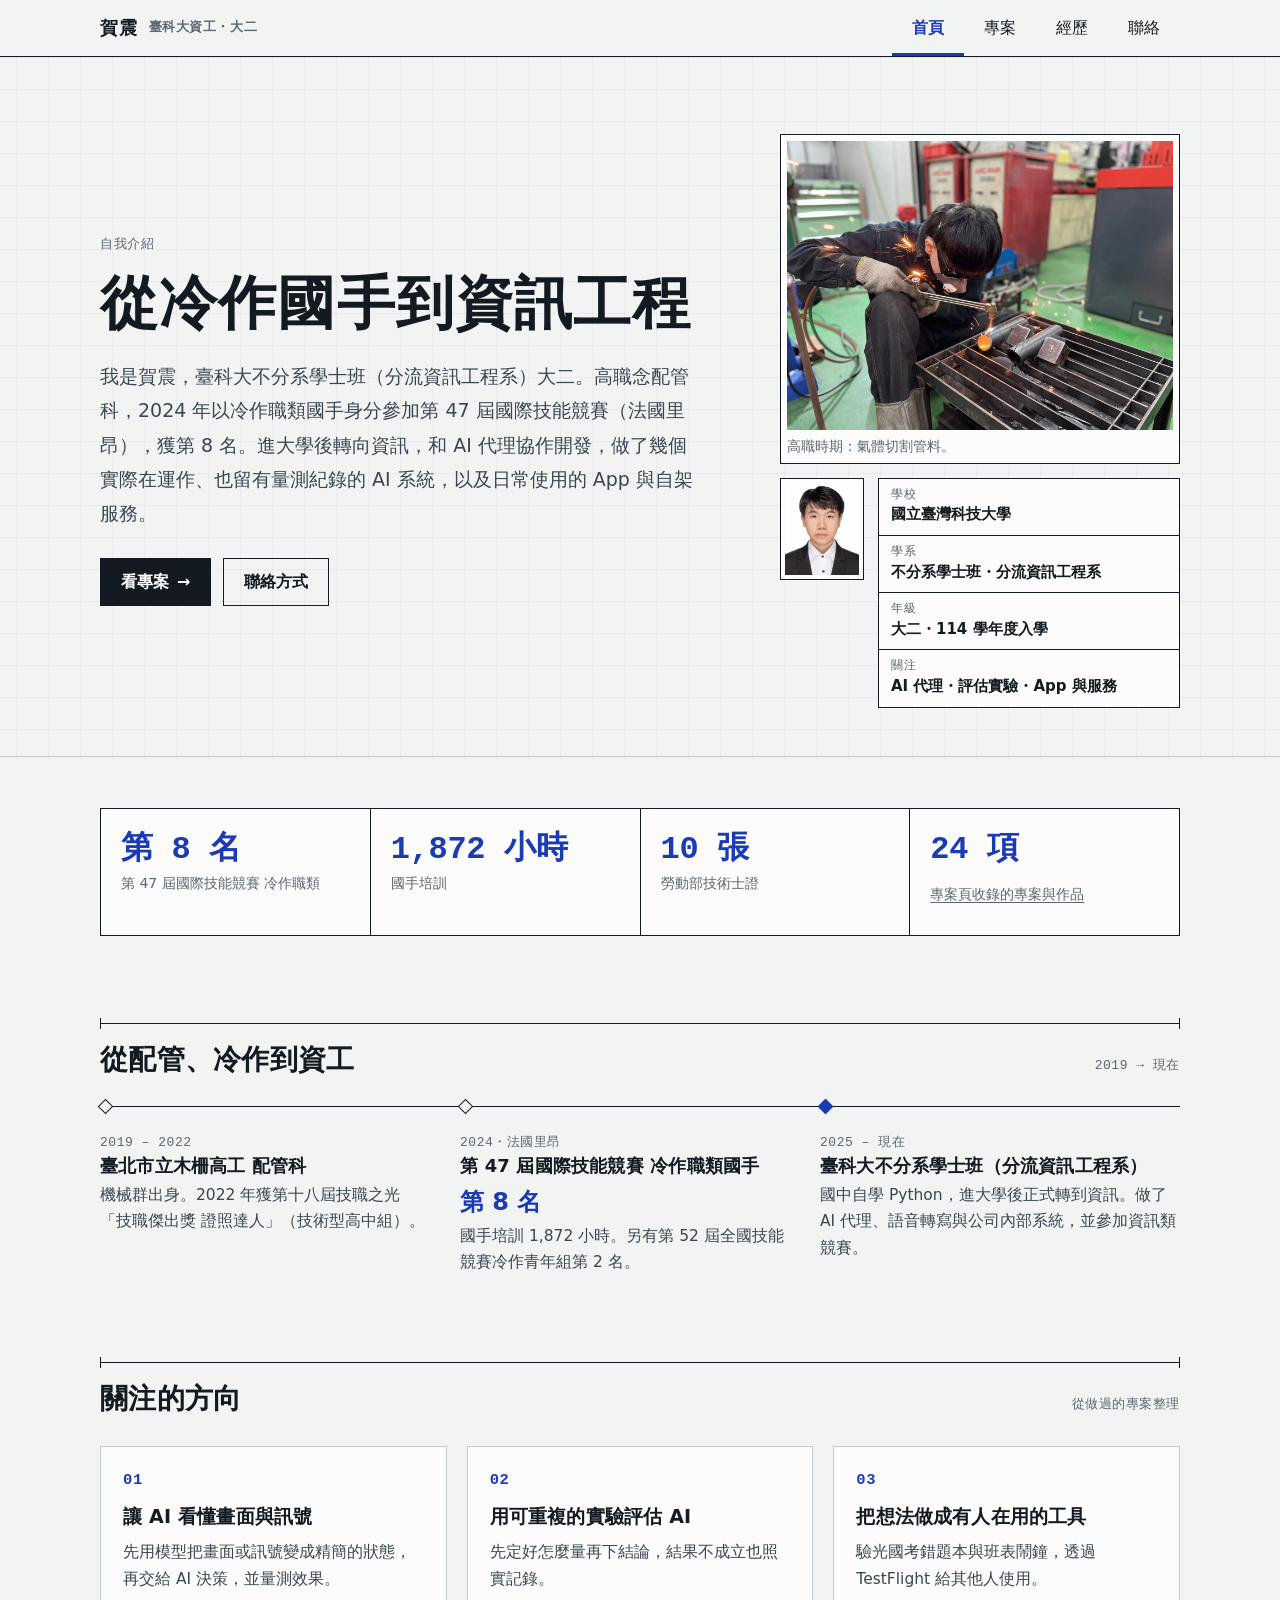
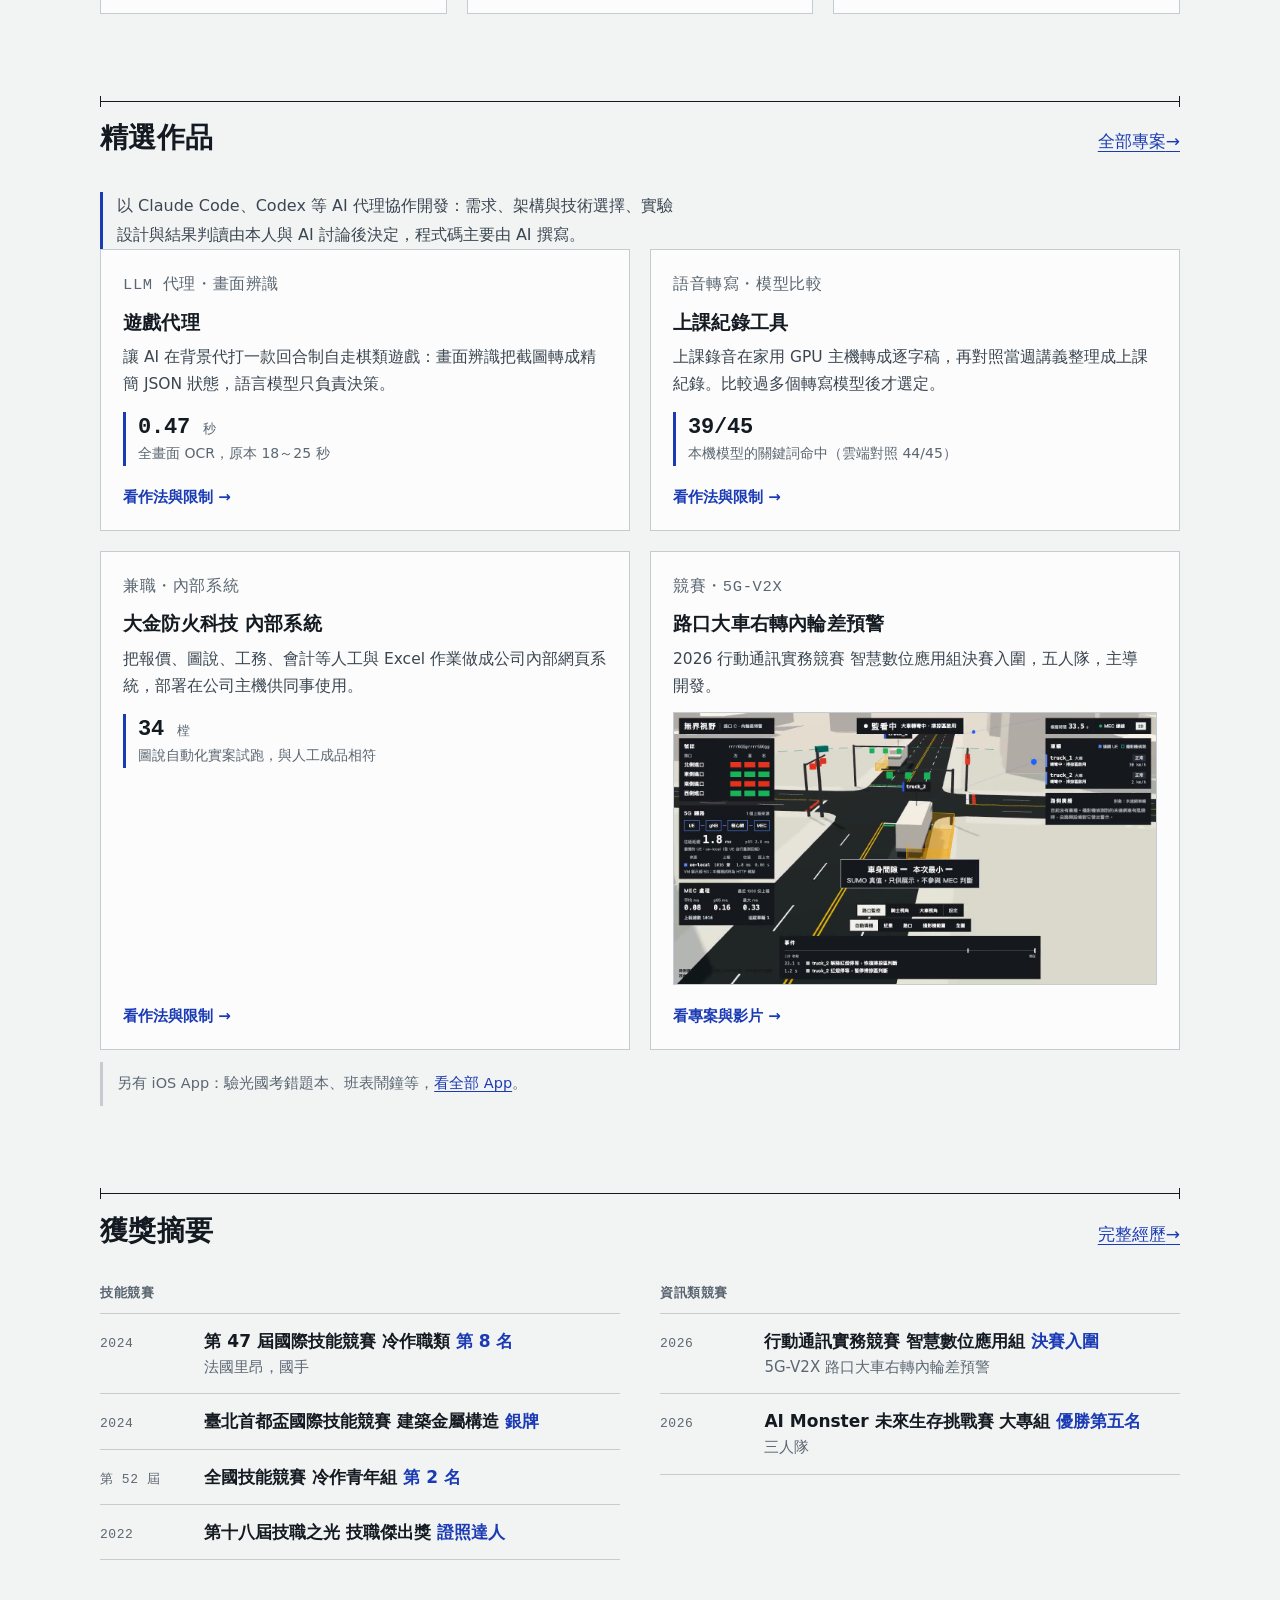
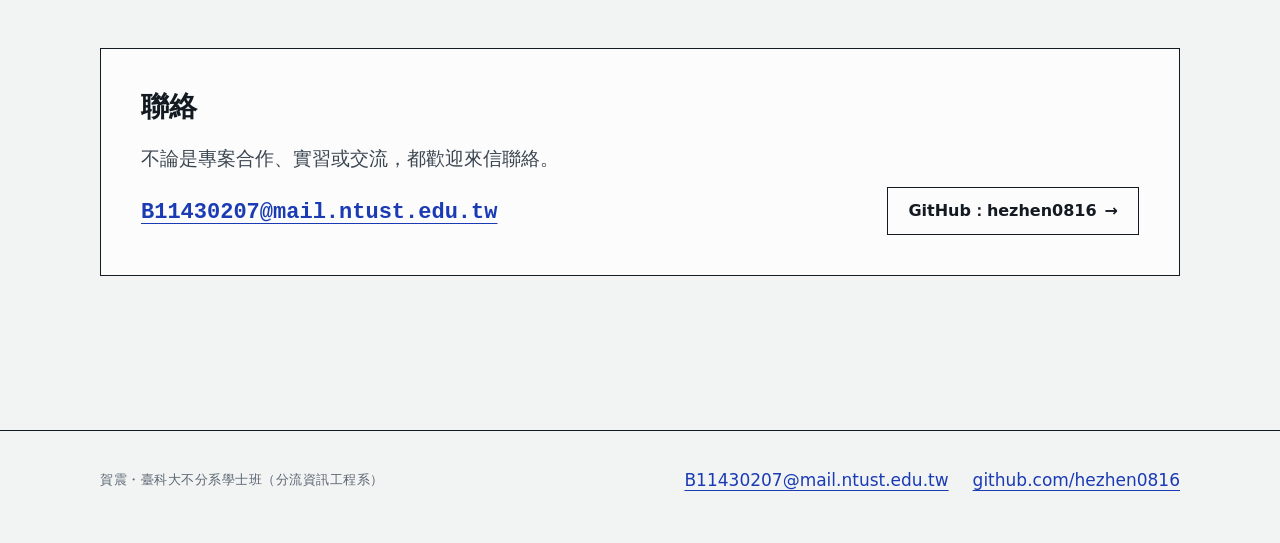
==== commit 514b8ee7: "Add photo gallery, project screenshots, V2X clip and review fixes Co-Authored-By: Claude Opus 5.5 <n" ====
--- a/index.html
+++ b/index.html
@@ -5,6 +5,13 @@
 <meta name="viewport" content="width=device-width, initial-scale=1">
 <title>賀震｜臺科大資工大二・作品集</title>
 <meta name="description" content="賀震，臺科大不分系學士班大二（分流資訊工程系）。第 47 屆國際技能競賽冷作職類國手、第 8 名，做過 AI 代理、可重複的評估實驗，以及 iOS／Mac App 與自架服務。">
+<link rel="icon" href="assets/img/favicon.svg" type="image/svg+xml">
+<meta property="og:type" content="website">
+<meta property="og:title" content="賀震｜臺科大資工大二・作品集">
+<meta property="og:description" content="賀震，臺科大不分系學士班大二（分流資訊工程系）。第 47 屆國際技能競賽冷作職類國手、第 8 名，做過 AI 代理、可重複的評估實驗，以及 iOS／Mac App 與自架服務。">
+<meta property="og:url" content="https://hezhen0816.github.io/portfolio/index.html">
+<meta property="og:image" content="https://hezhen0816.github.io/portfolio/assets/img/og.jpg">
+<meta name="twitter:card" content="summary_large_image">
 <link rel="stylesheet" href="assets/css/base.css">
 <link rel="stylesheet" href="assets/css/layout.css">
 <link rel="stylesheet" href="assets/css/components.css">
@@ -32,21 +39,26 @@
     <div>
       <p class="note">自我介紹</p>
       <h1 id="hero-title"><span class="nb">從冷作國手</span><span class="nb">到資訊工程</span></h1>
-      <p class="lead">我是賀震，臺科大 不分系學士班（分流資訊工程系）大二。高職念配管科，2024 年以冷作職類國手身分參加第 47 屆國際技能競賽（法國里昂），獲第 8 名。進大學後轉向寫程式，做了幾個實際在運作、也留有量測紀錄的 AI 系統，以及日常使用的 App 與自架服務。</p>
+      <p class="lead">我是賀震，臺科大不分系學士班（分流資訊工程系）大二。高職念配管科，2024 年以冷作職類國手身分參加第 47 屆國際技能競賽（法國里昂），獲第 8 名。進大學後轉向資訊，和 AI 代理協作開發，做了幾個實際在運作、也留有量測紀錄的 AI 系統，以及日常使用的 App 與自架服務。</p>
       <p class="hero-actions">
         <a class="btn" href="projects.html">看專案 <span class="arrow" aria-hidden="true">→</span></a>
         <a class="btn ghost" href="#contact">聯絡方式</a>
       </p>
     </div>
-    <div class="hero-side">
-      <div class="portrait"><img src="assets/img/photo.jpg" width="544" height="700" alt="賀震的大頭照，穿深色西裝與白襯衫"></div>
-      <dl class="title-block">
-        <div class="wide"><dt>姓名</dt><dd>賀震</dd></div>
-        <div class="wide"><dt>學校</dt><dd>國立臺灣科技大學</dd></div>
-        <div class="half"><dt>學系</dt><dd>不分系學士班<br><span class="sep">・</span>分流資訊工程系</dd></div>
-        <div class="half"><dt>年級</dt><dd>大二<br><span class="sep">・</span>114 學年度入學</dd></div>
-        <div class="wide"><dt>關注</dt><dd>AI 代理・評估實驗・App 與服務</dd></div>
-      </dl>
+    <div class="hero-right">
+      <figure class="hero-photo">
+        <img src="assets/img/experience/cutting-sparks.webp" width="1400" height="1050" alt="高職時期，蹲在切割架旁用氣體切割管料，火花四濺" fetchpriority="high">
+        <figcaption>高職時期：氣體切割管料。</figcaption>
+      </figure>
+      <div class="hero-side">
+        <div class="portrait"><img src="assets/img/photo.jpg" width="544" height="700" alt="賀震的大頭照，穿深色西裝與白襯衫"></div>
+        <dl class="title-block">
+          <div class="wide"><dt>學校</dt><dd>國立臺灣科技大學</dd></div>
+          <div class="wide"><dt>學系</dt><dd>不分系學士班・分流資訊工程系</dd></div>
+          <div class="wide"><dt>年級</dt><dd>大二・114 學年度入學</dd></div>
+          <div class="wide"><dt>關注</dt><dd>AI 代理・評估實驗・App 與服務</dd></div>
+        </dl>
+      </div>
     </div>
   </div>
 </section>
@@ -78,7 +90,7 @@
       </li>
       <li class="now">
         <span class="note when">2025 – 現在</span>
-        <h3>臺科大 不分系學士班（分流資訊工程系）</h3>
+        <h3>臺科大不分系學士班（分流資訊工程系）</h3>
         <p>國中自學 Python，進大學後正式轉到資訊。做了 AI 代理、語音轉寫與公司內部系統，並參加資訊類競賽。</p>
       </li>
     </ol>
@@ -91,18 +103,18 @@
     <div class="grid three">
       <article class="card plain">
         <p class="note idx">01</p>
-        <h3>讓 AI 看懂畫面與訊號</h3>
-        <p>先用模型讀懂畫面或訊號，再交給 AI 決策，並量測效果。遊戲代理裡訓練了階段、頭像、格子三種分類模型，把截圖變成精簡的狀態再交給語言模型；另一個專案用 ESP32 相機把影像送給模型分析。</p>
+        <h3><a href="projects/game-agent.html">讓 AI 看懂畫面與訊號</a></h3>
+        <p>先用模型把畫面或訊號變成精簡的狀態，再交給 AI 決策，並量測效果。</p>
       </article>
       <article class="card plain">
         <p class="note idx">02</p>
-        <h3>用可重複的實驗評估 AI</h3>
-        <p>我習慣先定好怎麼量再下結論：本地模型用固定題組評分、轉寫模型比較會標明指標的限制、交易策略事先登記判斷標準並做隨機對照。結果不成立時照實記錄，例如價格預測模型的前向驗證不成立，就把它當成一項研究結果。</p>
+        <h3><a href="projects.html#cat-ai">用可重複的實驗評估 AI</a></h3>
+        <p>先定好怎麼量再下結論，結果不成立也照實記錄。</p>
       </article>
       <article class="card plain">
         <p class="note idx">03</p>
-        <h3>把想法做成真的有人在用的工具</h3>
-        <p>除了研究，也做能實際使用的 App 與服務：驗光國考錯題本透過 TestFlight 給朋友使用，班表鬧鐘有另一位使用者，公車到站預測與影片下載則自架在 Windows 主機，手機經 Tailscale 連線。</p>
+        <h3><a href="projects.html#cat-app">把想法做成有人在用的工具</a></h3>
+        <p>驗光國考錯題本與班表鬧鐘，透過 TestFlight 給其他人使用。</p>
       </article>
     </div>
   </div>
@@ -111,7 +123,8 @@
 <section class="section" aria-labelledby="work-title">
   <div class="wrap">
     <div class="sec-head"><h2 id="work-title">精選作品</h2><a href="projects.html">全部專案 <span class="arrow" aria-hidden="true">→</span></a></div>
-    <div class="grid three">
+    <p class="lead disclosure">以 Claude Code、Codex 等 AI 代理協作開發：需求、架構與技術選擇、實驗設計與結果判讀由本人與 AI 討論後決定，程式碼主要由 AI 撰寫。</p>
+    <div class="grid two works">
       <article class="card">
         <p class="note kind">LLM 代理・畫面辨識</p>
         <h3><a href="projects/game-agent.html">遊戲代理</a></h3>
@@ -133,32 +146,15 @@
         <div class="measure"><p class="val">34 <small>樘</small></p><p class="cap">圖說自動化實案試跑，與人工成品相符</p></div>
         <p class="more">看作法與限制 <span class="arrow" aria-hidden="true">→</span></p>
       </article>
-    </div>
-    <p class="flow-note">另有：<a href="projects.html#v2x">5G-V2X 路口大車右轉內輪差預警</a>，2026 行動通訊實務競賽決賽入圍。</p>
-    <article class="card plain wide showcase">
-      <div class="stack">
-        <p class="note kind">iOS App・2026-10 起・473 commits</p>
-        <h3>驗光國考錯題本</h3>
-        <p>爬取考選部歷屆試題轉成題庫；SwiftUI iOS App 含錯題本、間隔重複與弱點分析，加上 AI 出題解析伺服器，出題經重算與抽樣稽核。透過 TestFlight 給朋友使用。</p>
-        <p><a class="btn ghost" href="projects.html#cat-app">看全部 App <span class="arrow" aria-hidden="true">→</span></a></p>
-      </div>
-      <div class="phones">
-        <figure><img src="assets/img/optometry-today.png" width="600" height="1304" alt="驗光國考錯題本的今日複習畫面：今天答對題數、待複習題數與各科要再練的錯題數" loading="lazy"><figcaption>今日複習</figcaption></figure>
-        <figure><img src="assets/img/optometry-subject.png" width="600" height="1304" alt="驗光國考錯題本的單科成績畫面：模擬考分數走勢、新題與複習題正確率、較弱的單元" loading="lazy"><figcaption>單科成績與弱點分析</figcaption></figure>
-      </div>
-    </article>
-  </div>
-</section>
-
-<section class="section" aria-labelledby="tech-title">
-  <div class="wrap">
-    <div class="sec-head"><h2 id="tech-title">用過的技術</h2><p class="note">依專案頁列出的項目整理</p></div>
-    <div class="tech">
-      <div><h3 class="note">語言與框架</h3><ul class="tags"><li>Python</li><li>Swift／SwiftUI</li><li>TypeScript／React</li><li>C++</li><li>FastAPI</li><li>Node</li></ul></div>
-      <div><h3 class="note">AI／機器學習</h3><ul class="tags"><li>LLM 代理</li><li>MCP</li><li>ONNX</li><li>OpenCV</li><li>Qwen3-ASR</li><li>llama.cpp</li><li>LSTM／GRU</li></ul></div>
-      <div><h3 class="note">服務與部署</h3><ul class="tags"><li>Windows 主機部署</li><li>Tailscale</li><li>SQLite</li><li>Supabase</li><li>Vercel</li><li>restic</li><li>yt-dlp／ffmpeg</li></ul></div>
-      <div><h3 class="note">行動與硬體</h3><ul class="tags"><li>iOS／watchOS</li><li>SwiftData</li><li>PencilKit</li><li>AlarmKit</li><li>TestFlight</li><li>ESP32S3</li><li>BLE</li></ul></div>
-    </div>
+      <article class="card">
+        <p class="note kind">競賽・5G-V2X</p>
+        <h3><a href="projects.html#v2x">路口大車右轉內輪差預警</a></h3>
+        <p>2026 行動通訊實務競賽 智慧數位應用組決賽入圍，五人隊，主導開發。</p>
+        <img class="card-img" src="assets/video/v2x-3d-orbit-poster.jpg" width="1280" height="720" alt="路口監控儀表板 3D 版畫面：從上方俯視的路口模擬，大車與機車在路口行駛" loading="lazy">
+        <p class="more">看專案與影片 <span class="arrow" aria-hidden="true">→</span></p>
+      </article>
+    </div>
+    <p class="flow-note">另有 iOS App：驗光國考錯題本、班表鬧鐘等，<a href="projects.html#cat-app">看全部 App</a>。</p>
   </div>
 </section>
 
@@ -201,7 +197,7 @@
 </main>
 <footer class="site-foot">
   <div class="wrap">
-    <p class="note">賀震・臺科大 不分系學士班（分流資訊工程系）</p>
+    <p class="note">賀震・臺科大不分系學士班（分流資訊工程系）</p>
     <p class="foot-links">
       <a href="mailto:B11430207@mail.ntust.edu.tw">B11430207@mail.ntust.edu.tw</a>
       <a href="https://github.com/hezhen0816" rel="noopener">github.com/hezhen0816</a>
--- a/assets/css/layout.css
+++ b/assets/css/layout.css
@@ -61,10 +61,14 @@
 .hero-grid { display: grid; gap: 28px; }
 .hero h1 { margin-block: 14px 20px; }
 .hero-actions { display: flex; flex-wrap: wrap; gap: 12px; margin-top: 28px; }
-.hero-side { display: grid; gap: 16px; grid-template-columns: 104px minmax(0, 1fr); align-items: start; }
+.hero-right { display: grid; gap: 14px; min-width: 0; }
+.hero-photo { background: var(--sheet); border: 1px solid var(--line-strong); padding: 6px; }
+.hero-photo img { width: 100%; height: auto; aspect-ratio: 4 / 3; object-fit: cover; }
+.hero-photo figcaption { margin-top: 6px; font-size: 0.8438rem; color: var(--muted); line-height: 1.5; }
+.hero-side { display: grid; gap: 14px; grid-template-columns: 84px minmax(0, 1fr); align-items: start; }
+.hero-side .portrait { width: 84px; padding: 4px; }
 @media (min-width: 900px) {
-  .hero-grid { grid-template-columns: minmax(0, 1fr) 320px; gap: 56px; align-items: center; }
-  .hero-side { grid-template-columns: 1fr; align-items: start; }
+  .hero-grid { grid-template-columns: minmax(0, 1fr) 400px; gap: 56px; align-items: center; }
 }
 
 /* footer */
--- a/assets/css/components.css
+++ b/assets/css/components.css
@@ -15,7 +15,6 @@
 /* portrait with drawing-frame corner marks */
 .portrait { position: relative; background: var(--sheet); border: 1px solid var(--line-strong); padding: 6px; }
 .portrait img { width: 100%; aspect-ratio: 4 / 5; object-fit: cover; object-position: center 15%; }
-@media (min-width: 900px) { .portrait { width: 180px; } }
 
 /* title block — the corner table of an engineering drawing */
 .title-block { border: 1px solid var(--line-strong); background: var(--sheet); display: grid; grid-template-columns: 1fr 1fr; }
@@ -277,3 +276,37 @@
   }
   @keyframes flow-down { to { background-position: 0 22px; } }
 }
+
+/* photo gallery (experience page) */
+.feature-photos { display: grid; gap: 16px; }
+.feature-photos .fig { padding: 8px; }
+.zoom { display: block; width: 100%; padding: 0; margin: 0; border: 0; background: none; cursor: zoom-in; font: inherit; color: inherit; }
+.zoom img { display: block; width: 100%; height: auto; border: 1px solid var(--line); }
+.zoom:focus-visible { outline: 3px solid var(--blue); outline-offset: 2px; }
+.gallery-block { margin-top: 44px; }
+.gallery-title { font-size: 1.0625rem; margin-bottom: 14px; }
+.gallery-title .note { margin-left: 10px; font-weight: 400; }
+.gallery { list-style: none; margin: 0; padding: 0; display: flex; flex-wrap: wrap; gap: 14px; }
+.gallery li { flex: calc(var(--r) * 10) 1 calc(var(--r) * 230px); min-width: 0; }
+.gallery li.brk { flex: 0 0 100%; height: 0; margin-top: -14px; }
+.gallery figure { margin: 0; }
+.gallery .zoom img { width: 100%; height: auto; aspect-ratio: var(--r); object-fit: cover; }
+.gallery figcaption { margin-top: 6px; font-size: 0.8438rem; color: var(--muted); line-height: 1.5; }
+@media (max-width: 719px) { .gallery { gap: 10px; } .gallery li { flex-basis: calc(var(--r) * 150px); } .gallery li.brk { display: none; } }
+
+dialog.lightbox { border: 0; padding: 0; background: transparent; max-width: 96vw; max-height: 96vh; overflow: visible; }
+dialog.lightbox::backdrop { background: rgba(20, 26, 33, 0.88); }
+dialog.lightbox img { display: block; max-width: 94vw; max-height: 86vh; width: auto; height: auto; margin: 0 auto; background: var(--sheet); }
+dialog.lightbox p { margin: 10px 0 0; color: #e8ecef; font-size: 0.9375rem; text-align: center; max-width: 94vw; }
+dialog.lightbox button { position: absolute; top: 8px; min-width: 44px; min-height: 44px; border: 1px solid #e8ecef; background: rgba(20, 26, 33, 0.72); color: #e8ecef; font: inherit; cursor: pointer; }
+dialog.lightbox button:hover { background: rgba(20, 26, 33, 0.95); }
+dialog.lightbox button:focus-visible { outline: 3px solid #fff; outline-offset: 2px; }
+dialog.lightbox .lb-close { right: 8px; padding: 0 14px; }
+dialog.lightbox .lb-prev, dialog.lightbox .lb-next { top: 50%; transform: translateY(-50%); font-size: 1.5rem; line-height: 1; }
+dialog.lightbox .lb-prev { left: 8px; }
+dialog.lightbox .lb-next { right: 8px; }
+
+/* clickable screenshots */
+.shot .zoom, .phones .zoom { cursor: zoom-in; }
+.shot .zoom img, .phones .zoom img { border: 1px solid var(--line); }
+.card-img { width: 100%; height: auto; aspect-ratio: 16 / 9; object-fit: cover; border: 1px solid var(--line); margin-top: 4px; }
--- a/assets/css/sections.css
+++ b/assets/css/sections.css
@@ -47,4 +47,41 @@
 
 .pgrid .card.wide { align-items: start; }
 .pgrid .card.wide .phones { max-width: 300px; justify-self: end; width: 100%; }
-.filters { margin-top: 20px; }
+
+
+/* real screenshots and the V2X clip inside project cards */
+.shot, .clip { background: var(--sheet); border: 1px solid var(--line); padding: 6px; margin-top: 4px; }
+.shot img, .clip video { display: block; width: 100%; height: auto; border: 1px solid var(--line); background: var(--paper); }
+.clip video { aspect-ratio: 16 / 9; }
+.shot figcaption, .clip figcaption { margin-top: 6px; font-size: 0.8438rem; color: var(--muted); line-height: 1.5; }
+.pgrid .card.wide .clip { width: 100%; }
+
+/* project grid layouts: every row is filled at every width */
+.pgrid { grid-template-columns: minmax(0, 1fr); }
+@media (min-width: 640px) {
+  .pgrid { grid-template-columns: repeat(2, minmax(0, 1fr)); }
+  .pgrid > .last-wide { grid-column: 1 / -1; }
+}
+@media (min-width: 1000px) {
+  .pgrid.tri { grid-template-columns: repeat(3, minmax(0, 1fr)); }
+  .pgrid > .last-wide { grid-column: auto; }
+}
+.pgrid .card.wide.vid { align-items: center; }
+@media (min-width: 720px) { .pgrid .card.wide.vid { grid-template-columns: minmax(0, 2fr) minmax(0, 3fr); } }
+.pgrid .card.wide.vid .clip { max-width: none; }
+
+/* sticky filter bar */
+.filter-bar { position: sticky; top: 0; z-index: 5; background: var(--paper); border-block: 1px solid var(--line); }
+.filter-bar .filters { margin-top: 0; padding-block: 6px; }
+@media (max-width: 639px) {
+  .filter-bar .filters { flex-wrap: nowrap; overflow-x: auto; scrollbar-width: none; }
+  .filter-bar .chip { flex: none; }
+}
+.cat-group { scroll-margin-top: 72px; }
+[id="v2x"] { scroll-margin-top: 72px; }
+
+/* collapsed small tools */
+.more-tools { margin-top: 20px; }
+.more-tools > summary { display: flex; align-items: center; min-height: 44px; cursor: pointer; font-weight: 600; color: var(--blue); }
+.more-tools[open] > summary { margin-bottom: 12px; }
+.works .card .card-img { margin-top: 2px; }
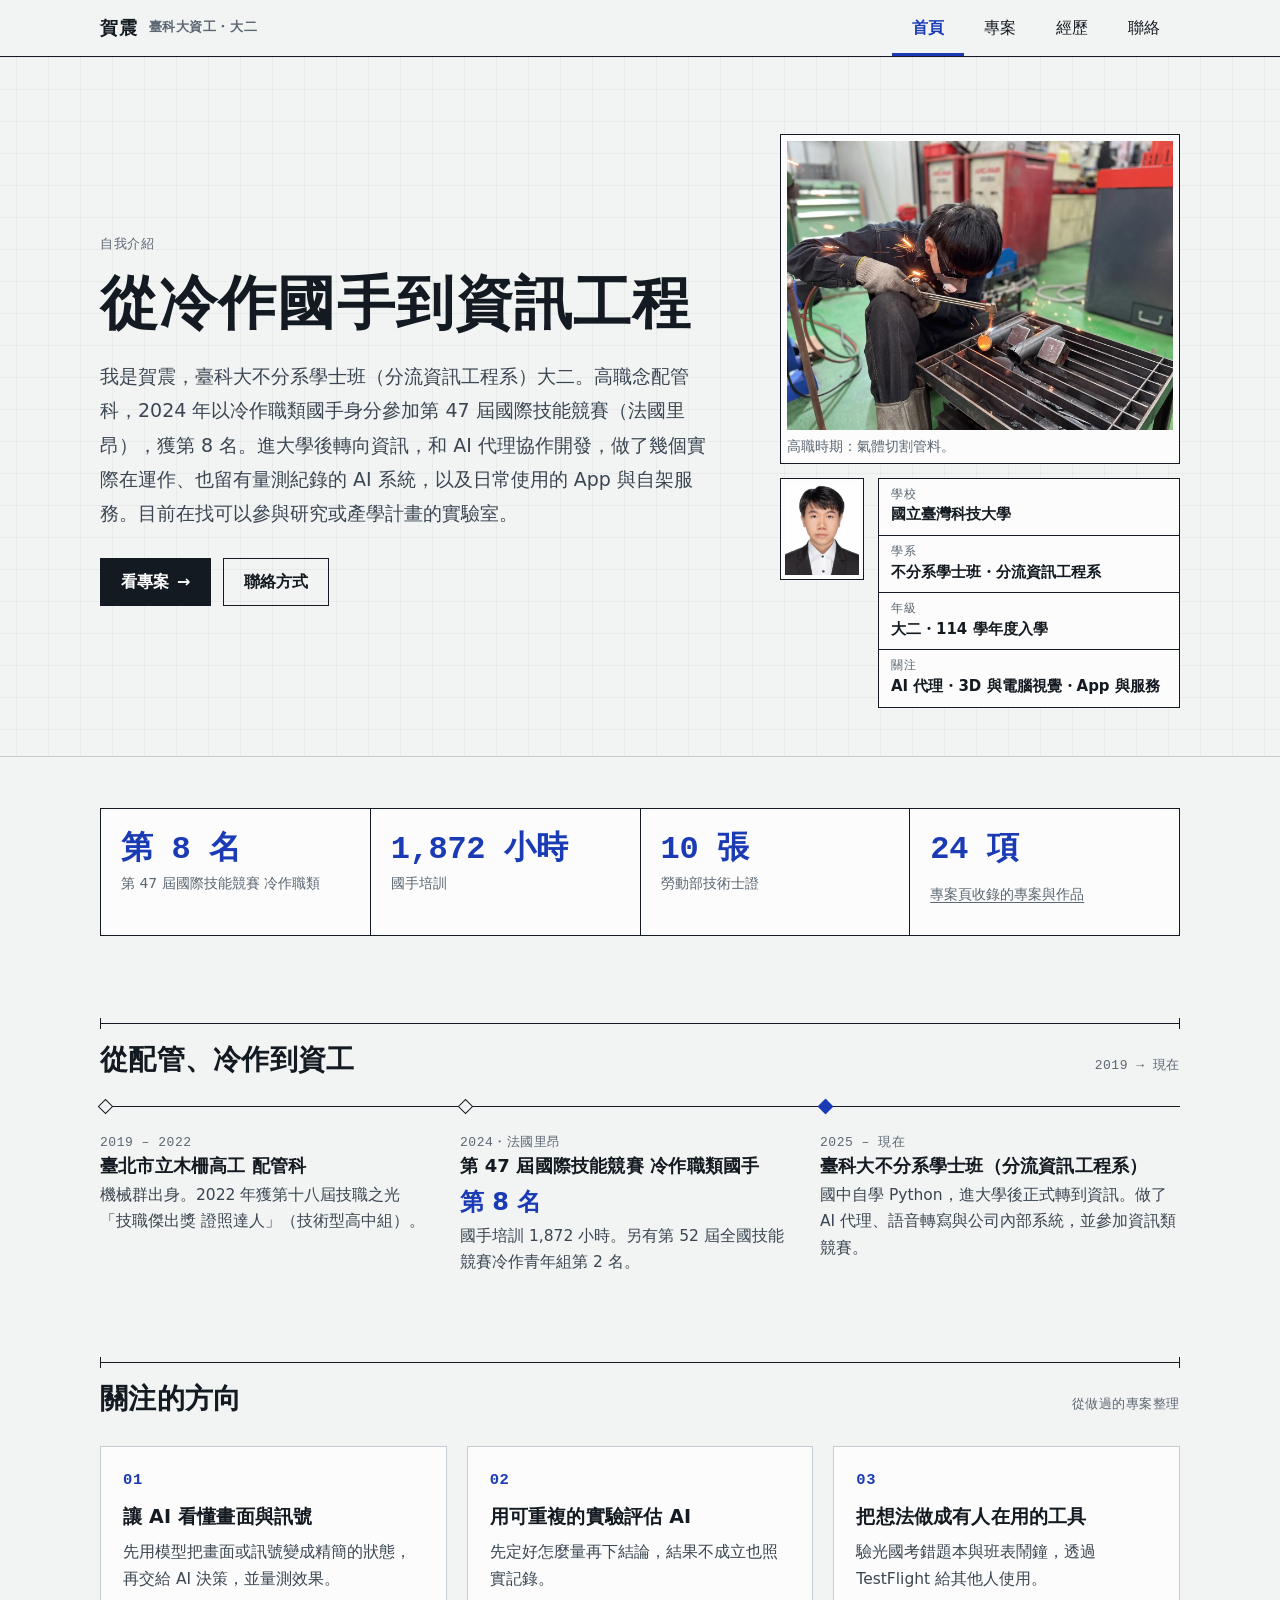
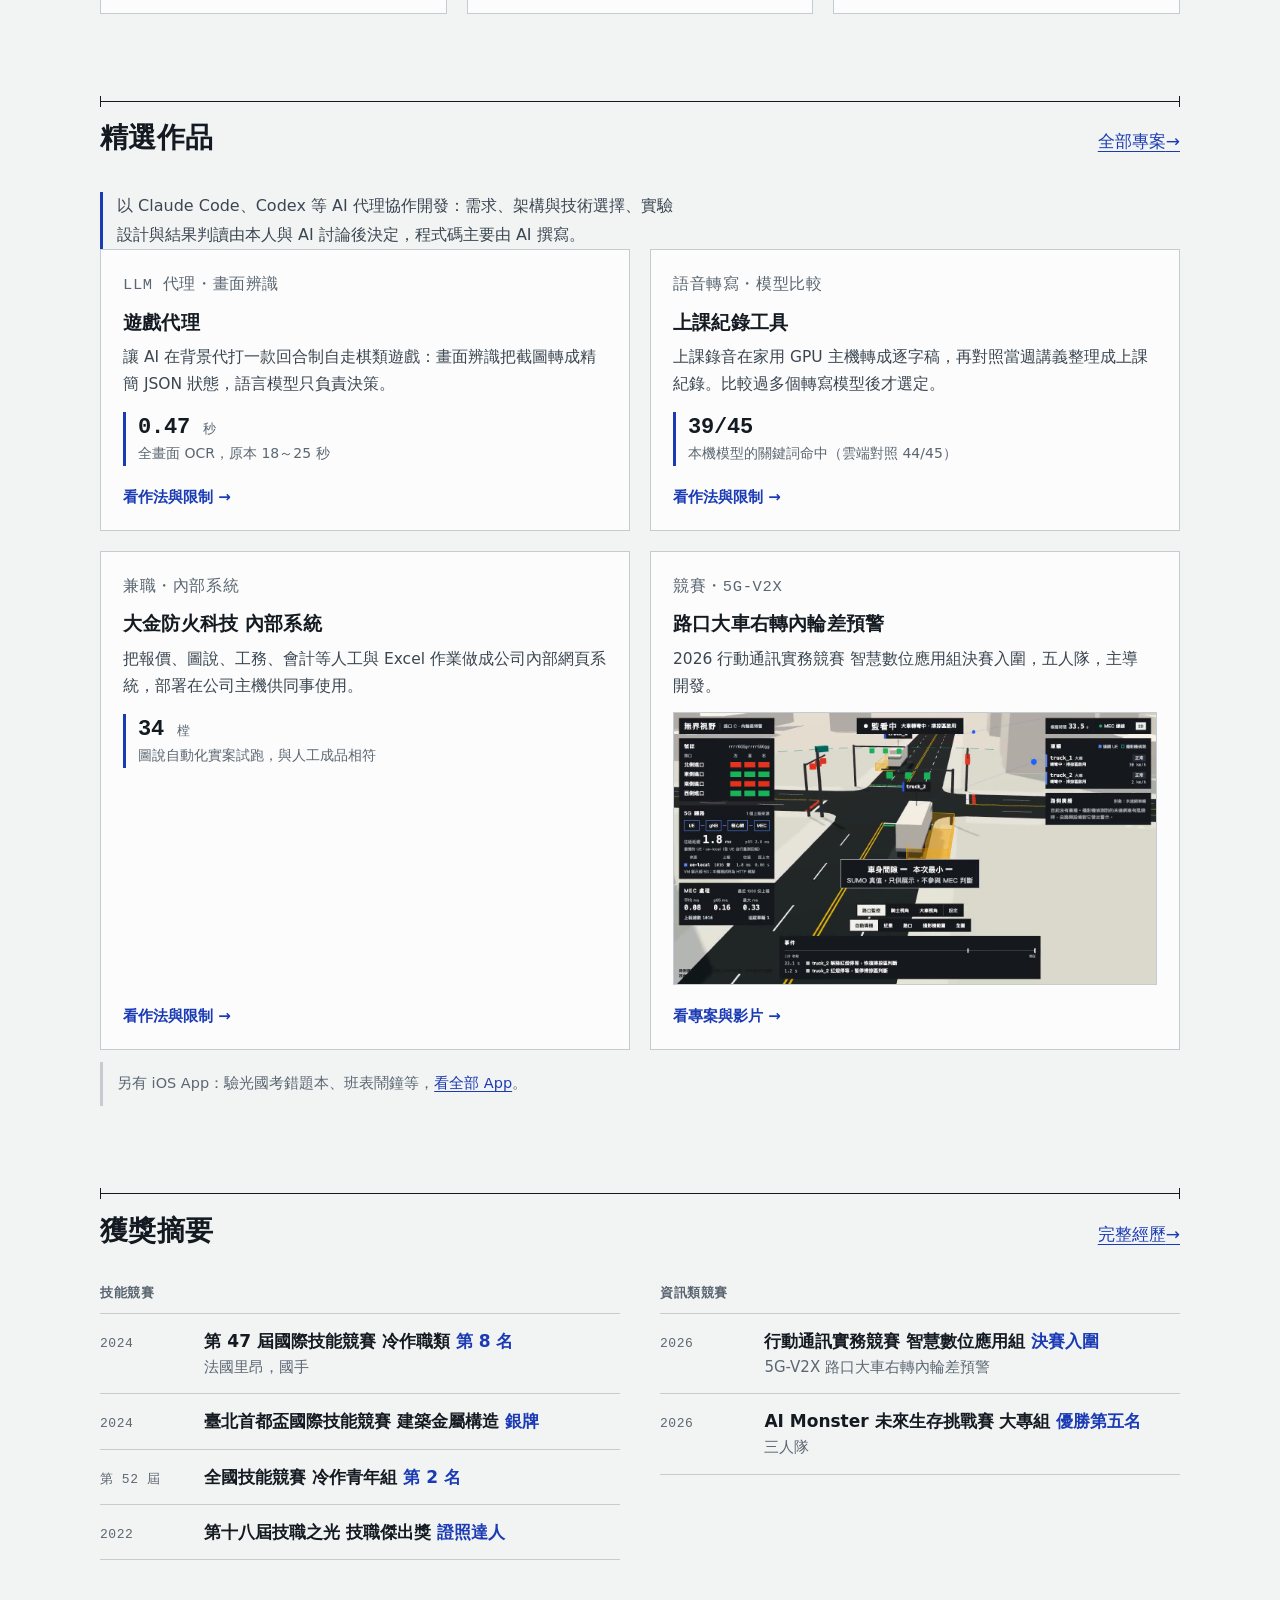
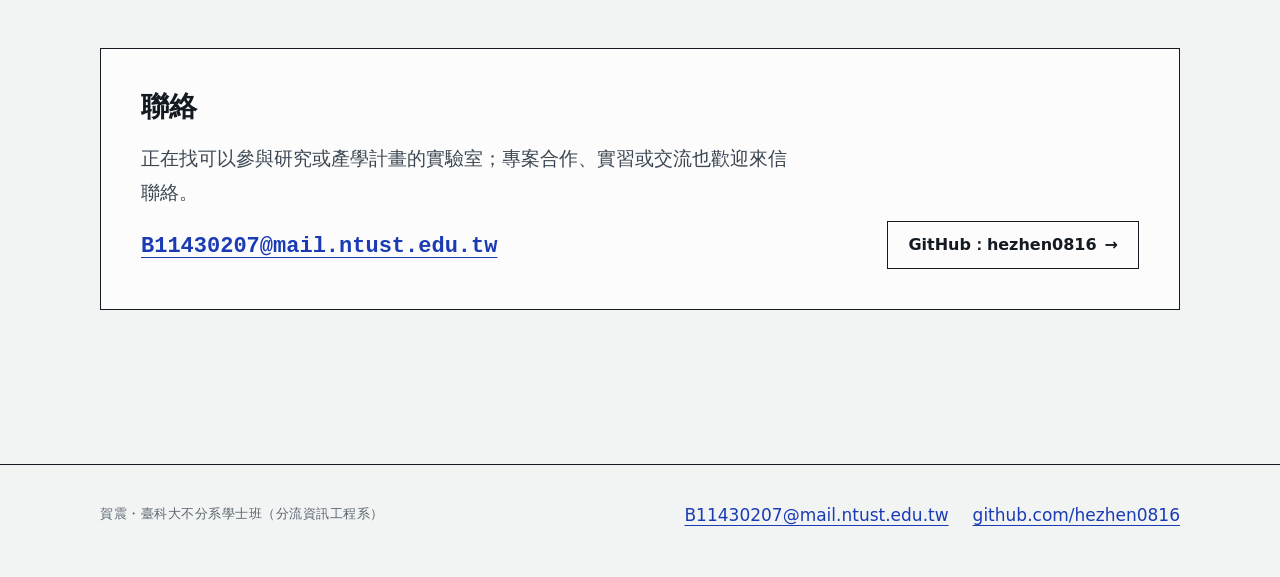
==== commit 775b8beb: "Add motion, optometry clip, design comparison, V2X 3D dashboard and lab-search intent" ====
--- a/index.html
+++ b/index.html
@@ -39,7 +39,7 @@
     <div>
       <p class="note">自我介紹</p>
       <h1 id="hero-title"><span class="nb">從冷作國手</span><span class="nb">到資訊工程</span></h1>
-      <p class="lead">我是賀震，臺科大不分系學士班（分流資訊工程系）大二。高職念配管科，2024 年以冷作職類國手身分參加第 47 屆國際技能競賽（法國里昂），獲第 8 名。進大學後轉向資訊，和 AI 代理協作開發，做了幾個實際在運作、也留有量測紀錄的 AI 系統，以及日常使用的 App 與自架服務。</p>
+      <p class="lead">我是賀震，臺科大不分系學士班（分流資訊工程系）大二。高職念配管科，2024 年以冷作職類國手身分參加第 47 屆國際技能競賽（法國里昂），獲第 8 名。進大學後轉向資訊，和 AI 代理協作開發，做了幾個實際在運作、也留有量測紀錄的 AI 系統，以及日常使用的 App 與自架服務。目前在找可以參與研究或產學計畫的實驗室。</p>
       <p class="hero-actions">
         <a class="btn" href="projects.html">看專案 <span class="arrow" aria-hidden="true">→</span></a>
         <a class="btn ghost" href="#contact">聯絡方式</a>
@@ -56,7 +56,7 @@
           <div class="wide"><dt>學校</dt><dd>國立臺灣科技大學</dd></div>
           <div class="wide"><dt>學系</dt><dd>不分系學士班・分流資訊工程系</dd></div>
           <div class="wide"><dt>年級</dt><dd>大二・114 學年度入學</dd></div>
-          <div class="wide"><dt>關注</dt><dd>AI 代理・評估實驗・App 與服務</dd></div>
+          <div class="wide"><dt>關注</dt><dd>AI 代理・3D 與電腦視覺・App 與服務</dd></div>
         </dl>
       </div>
     </div>
@@ -187,7 +187,7 @@
     <div class="contact">
       <div class="stack">
         <h2 id="contact-title">聯絡</h2>
-        <p class="lead">不論是專案合作、實習或交流，都歡迎來信聯絡。</p>
+        <p class="lead">正在找可以參與研究或產學計畫的實驗室；專案合作、實習或交流也歡迎來信聯絡。</p>
         <p><a class="mail" href="mailto:B11430207@mail.ntust.edu.tw">B11430207@mail.ntust.edu.tw</a></p>
       </div>
       <p><a class="btn ghost" href="https://github.com/hezhen0816" rel="noopener">GitHub：hezhen0816 <span class="arrow" aria-hidden="true">→</span></a></p>
--- a/assets/css/components.css
+++ b/assets/css/components.css
@@ -52,6 +52,8 @@
 .card p { font-size: 0.9688rem; line-height: 1.75; color: var(--ink-2); }
 .card .more { margin-top: auto; padding-top: 8px; color: var(--blue); font-weight: 600; font-size: 0.9375rem; }
 .card.plain { padding: 20px 22px; }
+.repo { font-size: 0.9375rem; font-weight: 600; }
+.repo a { position: relative; z-index: 1; display: inline-flex; align-items: center; min-height: 44px; color: var(--blue); }   /* above the card-wide link overlay */
 .card .kind { color: var(--muted); }
 
 /* a measured result, set like a dimension callout */
@@ -203,6 +205,18 @@
 .phones figcaption { margin-top: 8px; font-size: 0.8438rem; color: var(--muted); line-height: 1.5; }
 .phones.one { grid-template-columns: minmax(0, 1fr); max-width: 260px; }
 .phones { align-items: start; }
+.phones.three { grid-template-columns: repeat(3, minmax(0, 1fr)); gap: 8px; }
+.phones figure { margin: 0; }
+.phones video { display: block; width: 100%; height: auto; aspect-ratio: 400 / 870; border: 1px solid var(--line); background: var(--paper); }
+.phones.three figure { padding: 6px; }
+.phones.three figcaption { font-size: 0.78rem; }
+/* narrow screens: a swipeable strip, each phone wide enough to read, next one peeking */
+@media (max-width: 479px) {
+  .phones.three { display: flex; overflow-x: auto; scroll-snap-type: x mandatory; gap: 12px; padding-bottom: 8px; scrollbar-width: thin; }
+  .phones.three figure { flex: 0 0 62%; scroll-snap-align: start; padding: 8px; }
+  .phones.three figcaption { font-size: 0.8438rem; }
+}
+@media (min-width: 480px) { .phones.three { gap: 12px; } .phones.three figure { padding: 8px; } .phones.three figcaption { font-size: 0.8438rem; } }
 
 /* HTML diagram header/footer boxes */
 .dg-head { border: 1px solid var(--line-strong); padding: 10px 14px; font-weight: 600; text-align: center; margin-bottom: 10px; line-height: 1.5; }
@@ -220,12 +234,13 @@
    Without it every element below is already in its final state.
    --------------------------------------------------------------------------- */
 
-/* project cards: a slight lift on hover and keyboard focus */
-.card:not(.plain) { transition: border-color .15s, transform .2s ease-out; }
+/* linked project cards: a slight lift on hover and keyboard focus (plain .pc cards are not clickable as a whole, so no lift) */
+.card:not(.plain) { transition: border-color .15s, transform .15s ease-out; }
 .card:not(.plain):hover { border-color: var(--line-strong); transform: translateY(-2px); }
 /* separate rule so a browser without :has() still keeps the hover rule */
 .card:not(.plain):has(:focus-visible) { border-color: var(--line-strong); transform: translateY(-2px); }
 @media (prefers-reduced-motion: reduce) {
+  .card:not(.plain) { transition: border-color .15s; }
   .card:not(.plain):hover { transform: none; }
   .card:not(.plain):has(:focus-visible) { transform: none; }
 }
@@ -310,3 +325,13 @@
 .shot .zoom, .phones .zoom { cursor: zoom-in; }
 .shot .zoom img, .phones .zoom img { border: 1px solid var(--line); }
 .card-img { width: 100%; height: auto; aspect-ratio: 16 / 9; object-fit: cover; border: 1px solid var(--line); margin-top: 4px; }
+
+/* optometry demo clip: whole video is a pause/play button */
+.vtoggle { display: block; position: relative; width: 100%; padding: 0; margin: 0; border: 0; background: none; cursor: pointer; }
+.vtoggle .vicon { position: absolute; right: 6px; bottom: 6px; width: 26px; height: 26px; display: grid; place-items: center; background: rgba(20, 26, 33, .82); color: #fff; border: 1px solid rgba(255, 255, 255, .5); pointer-events: none; }
+.vtoggle .vicon svg { fill: currentColor; display: block; }
+.vtoggle .i-pause, .vtoggle.is-playing .i-play { display: none; }
+.vtoggle.is-playing .i-pause { display: block; }
+.vtoggle:focus-visible { outline: 3px solid var(--blue); outline-offset: 2px; }
+.media-col { display: flex; flex-direction: column; gap: 12px; width: 100%; max-width: 300px; justify-self: end; }
+.media-col .phones { max-width: none; }
--- a/assets/css/sections.css
+++ b/assets/css/sections.css
@@ -47,6 +47,7 @@
 
 .pgrid .card.wide { align-items: start; }
 .pgrid .card.wide .phones { max-width: 300px; justify-self: end; width: 100%; }
+.pgrid .card.wide .phones.three { max-width: 420px; }
 
 
 /* real screenshots and the V2X clip inside project cards */
@@ -73,9 +74,12 @@
 /* sticky filter bar */
 .filter-bar { position: sticky; top: 0; z-index: 5; background: var(--paper); border-block: 1px solid var(--line); }
 .filter-bar .filters { margin-top: 0; padding-block: 6px; }
+.filter-bar .wrap { position: relative; }
 @media (max-width: 639px) {
   .filter-bar .filters { flex-wrap: nowrap; overflow-x: auto; scrollbar-width: none; }
   .filter-bar .chip { flex: none; }
+  /* right-edge fade: hints that the chip row scrolls */
+  .filter-bar .wrap::after { content: ""; position: absolute; top: 0; right: var(--gutter); bottom: 0; width: 44px; pointer-events: none; background: linear-gradient(to right, transparent, var(--paper)); }
 }
 .cat-group { scroll-margin-top: 72px; }
 [id="v2x"] { scroll-margin-top: 72px; }
